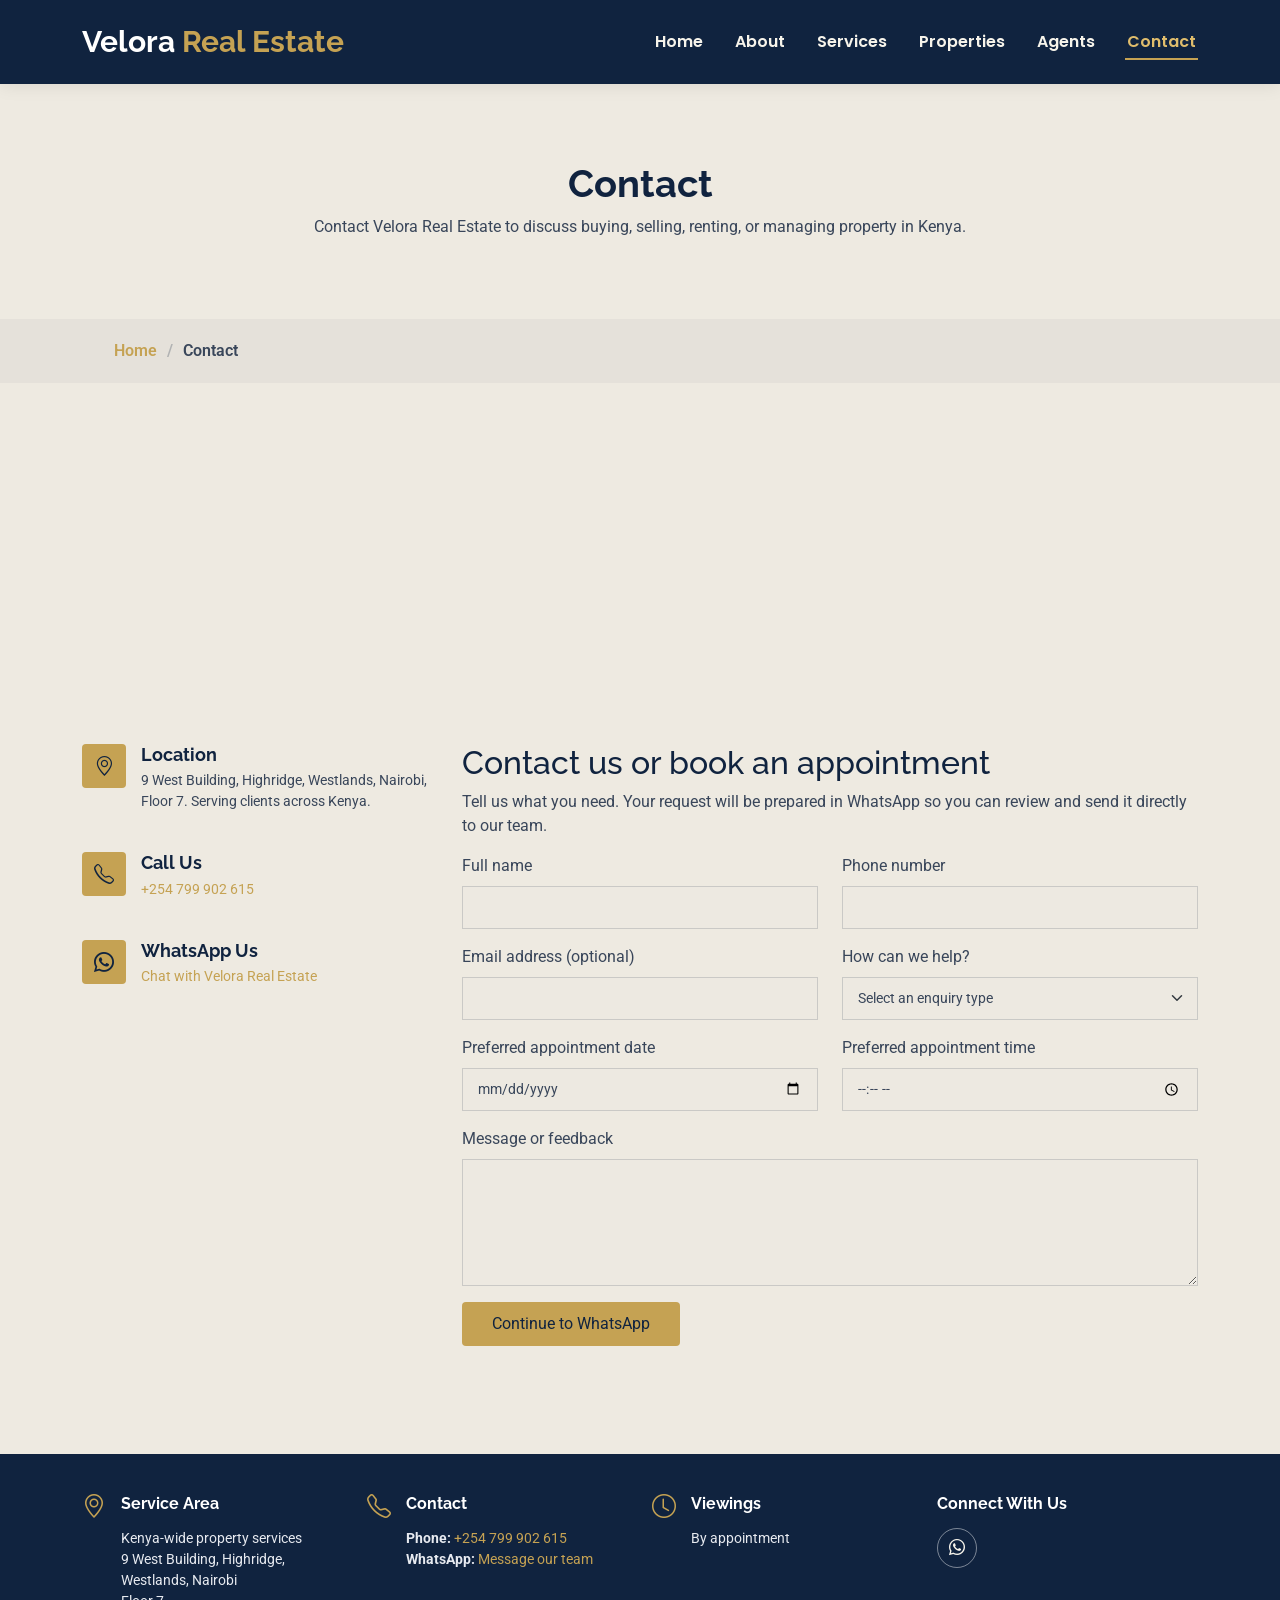
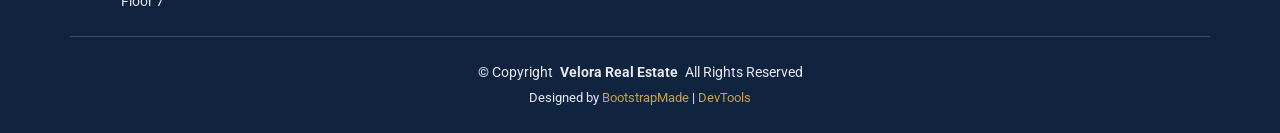
==== EstateAgency/contact.html @ 924a7da2 "initial commit" ====
<!DOCTYPE html>
<html lang="en">

<head>
  <meta charset="utf-8">
  <meta content="width=device-width, initial-scale=1.0" name="viewport">
  <title>Contact - Velora Real Estate</title>
  <meta name="description" content="">
  <meta name="keywords" content="">

  <!-- Favicons -->
  <link href="assets/img/favicon.png" rel="icon">
  <link href="assets/img/apple-touch-icon.png" rel="apple-touch-icon">

  <!-- Fonts -->
  <link href="https://fonts.googleapis.com" rel="preconnect">
  <link href="https://fonts.gstatic.com" rel="preconnect" crossorigin>
  <link href="https://fonts.googleapis.com/css2?family=Roboto:ital,wght@0,100;0,300;0,400;0,500;0,700;0,900;1,100;1,300;1,400;1,500;1,700;1,900&family=Poppins:ital,wght@0,100;0,200;0,300;0,400;0,500;0,600;0,700;0,800;0,900;1,100;1,200;1,300;1,400;1,500;1,600;1,700;1,800;1,900&family=Raleway:ital,wght@0,100;0,200;0,300;0,400;0,500;0,600;0,700;0,800;0,900;1,100;1,200;1,300;1,400;1,500;1,600;1,700;1,800;1,900&display=swap" rel="stylesheet">

  <!-- Vendor CSS Files -->
  <link href="assets/vendor/bootstrap/css/bootstrap.min.css" rel="stylesheet">
  <link href="assets/vendor/bootstrap-icons/bootstrap-icons.css" rel="stylesheet">
  <link href="assets/vendor/aos/aos.css" rel="stylesheet">
  <link href="assets/vendor/swiper/swiper-bundle.min.css" rel="stylesheet">

  <!-- Main CSS File -->
  <link href="assets/css/main.css" rel="stylesheet">

  <!-- =======================================================
  * Template Name: EstateAgency
  * Template URL: https://bootstrapmade.com/real-estate-agency-bootstrap-template/
  * Updated: Apr 08 2026 with Bootstrap v5.3.8
  * Author: BootstrapMade.com
  * License: https://bootstrapmade.com/license/
  ======================================================== -->
</head>

<body class="contact-page">

  <header id="header" class="header d-flex align-items-center fixed-top">
    <div class="container-fluid container-xl position-relative d-flex align-items-center justify-content-between">

      <a href="index.html" class="logo d-flex align-items-center">
        <!-- Uncomment the line below if you also wish to use an image logo -->
        <h1 class="sitename">Velora <span>Real Estate</span></h1>
      </a>

      <nav id="navmenu" class="navmenu">
        <ul>
          <li><a href="index.html">Home</a></li>
          <li><a href="about.html">About</a></li>
          <li><a href="services.html">Services</a></li>
          <li><a href="properties.html">Properties</a></li>
          <li><a href="agents.html">Agents</a></li>
          <li><a href="contact.html" class="active">Contact</a></li>
        </ul>
        <i class="mobile-nav-toggle d-xl-none bi bi-list"></i>
      </nav>

    </div>
  </header>

  <main class="main">

    <!-- Page Title -->
    <div class="page-title" data-aos="fade">
      <div class="heading">
        <div class="container">
          <div class="row d-flex justify-content-center text-center">
            <div class="col-lg-8">
              <h1>Contact</h1>
              <p class="mb-0">Contact Velora Real Estate to discuss buying, selling, renting, or managing property in Kenya.</p>
            </div>
          </div>
        </div>
      </div>
      <nav class="breadcrumbs">
        <div class="container">
          <ol>
            <li><a href="index.html">Home</a></li>
            <li class="current">Contact</li>
          </ol>
        </div>
      </nav>
    </div><!-- End Page Title -->

    <!-- Contact Section -->
    <section id="contact" class="contact section">

      <div class="container" data-aos="fade-up" data-aos-delay="100">

        <div class="mb-4" data-aos="fade-up" data-aos-delay="200">
          <iframe title="Map of 9 West Building, Highridge, Westlands, Nairobi" style="border:0; width: 100%; height: 270px;" src="https://www.google.com/maps?q=9%20West%20Building%2C%20Highridge%2C%20Westlands%2C%20Nairobi%2C%20Kenya&amp;output=embed" frameborder="0" allowfullscreen="" loading="lazy" referrerpolicy="no-referrer-when-downgrade"></iframe>
        </div><!-- End Nairobi map -->

        <div class="row gy-4">

          <div class="col-lg-4">
            <div class="info-item d-flex" data-aos="fade-up" data-aos-delay="300">
              <i class="bi bi-geo-alt flex-shrink-0"></i>
              <div>
                <h3>Location</h3>
                <p>9 West Building, Highridge, Westlands, Nairobi, Floor 7. Serving clients across Kenya.</p>
              </div>
            </div><!-- End Info Item -->

            <div class="info-item d-flex" data-aos="fade-up" data-aos-delay="400">
              <i class="bi bi-telephone flex-shrink-0"></i>
              <div>
                <h3>Call Us</h3>
                <p><a href="tel:+254799902615">+254 799 902 615</a></p>
              </div>
            </div><!-- End Info Item -->

            <div class="info-item d-flex" data-aos="fade-up" data-aos-delay="500">
              <i class="bi bi-whatsapp flex-shrink-0"></i>
              <div>
                <h3>WhatsApp Us</h3>
                <p><a href="https://wa.me/254799902615">Chat with Velora Real Estate</a></p>
              </div>
            </div><!-- End Info Item -->

          </div>

          <div class="col-lg-8" data-aos="fade-up" data-aos-delay="200">
            <h2>Contact us or book an appointment</h2>
            <p>Tell us what you need. Your request will be prepared in WhatsApp so you can review and send it directly to our team.</p>
            <form id="contact-request-form">
              <div class="row gy-3">
                <div class="col-md-6">
                  <label class="form-label" for="contact-name">Full name</label>
                  <input id="contact-name" name="name" type="text" class="form-control" autocomplete="name" required>
                </div>
                <div class="col-md-6">
                  <label class="form-label" for="contact-phone">Phone number</label>
                  <input id="contact-phone" name="phone" type="tel" class="form-control" autocomplete="tel" minlength="7" maxlength="20" title="Enter a phone number between 7 and 20 characters." required>
                </div>
                <div class="col-md-6">
                  <label class="form-label" for="contact-email">Email address (optional)</label>
                  <input id="contact-email" name="email" type="email" class="form-control" autocomplete="email">
                </div>
                <div class="col-md-6">
                  <label class="form-label" for="contact-request-type">How can we help?</label>
                  <select id="contact-request-type" name="requestType" class="form-select" required>
                    <option value="">Select an enquiry type</option>
                    <option value="Property enquiry">Property enquiry</option>
                    <option value="Book an appointment or viewing">Book an appointment or viewing</option>
                    <option value="Feedback">Feedback</option>
                    <option value="Other">Other</option>
                  </select>
                </div>
                <div class="col-md-6">
                  <label class="form-label" for="contact-date">Preferred appointment date</label>
                  <input id="contact-date" name="date" type="date" class="form-control">
                </div>
                <div class="col-md-6">
                  <label class="form-label" for="contact-time">Preferred appointment time</label>
                  <input id="contact-time" name="time" type="time" class="form-control">
                </div>
                <div class="col-12">
                  <label class="form-label" for="contact-message">Message or feedback</label>
                  <textarea id="contact-message" name="message" class="form-control" rows="5" required></textarea>
                </div>
                <div class="col-12">
                  <button type="submit">Continue to WhatsApp</button>
                </div>
              </div>
            </form>
            <div class="d-flex flex-wrap gap-3 mt-4">
              <a class="btn-get-started" href="tel:+254799902615">Call +254 799 902 615</a>
              <a class="btn-get-started" href="https://wa.me/254799902615">Message us on WhatsApp</a>
            </div>
          </div><!-- End Contact Form -->

        </div>

      </div>

    </section><!-- /Contact Section -->

  </main>

  <div class="modal fade" id="contact-request-modal" tabindex="-1" aria-labelledby="contact-request-modal-title" aria-hidden="true">
    <div class="modal-dialog modal-dialog-centered">
      <div class="modal-content">
        <div class="modal-header">
          <h2 class="modal-title fs-5" id="contact-request-modal-title">Your request is ready</h2>
          <button type="button" class="btn-close" data-bs-dismiss="modal" aria-label="Close"></button>
        </div>
        <div class="modal-body">
          <p>Your details have been prepared. Continue to WhatsApp and tap Send to deliver your request to Velora Real Estate. We will not receive it until you send it there.</p>
        </div>
        <div class="modal-footer">
          <button type="button" class="btn btn-secondary" data-bs-dismiss="modal">Close</button>
          <a id="contact-request-whatsapp" class="btn-get-started" href="https://wa.me/254799902615" target="_blank" rel="noopener noreferrer">Open WhatsApp</a>
        </div>
      </div>
    </div>
  </div>

  <footer id="footer" class="footer light-background">

    <div class="container">
      <div class="row gy-3">
        <div class="col-lg-3 col-md-6 d-flex">
          <i class="bi bi-geo-alt icon"></i>
          <div class="address">
            <h4>Service Area</h4>
            <p>Kenya-wide property services</p>
            <p>9 West Building, Highridge, Westlands, Nairobi</p>
            <p>Floor 7</p>
          </div>

        </div>

        <div class="col-lg-3 col-md-6 d-flex">
          <i class="bi bi-telephone icon"></i>
          <div>
            <h4>Contact</h4>
            <p>
              <strong>Phone:</strong> <a href="tel:+254799902615">+254 799 902 615</a><br>
              <strong>WhatsApp:</strong> <a href="https://wa.me/254799902615">Message our team</a><br>
            </p>
          </div>
        </div>

        <div class="col-lg-3 col-md-6 d-flex">
          <i class="bi bi-clock icon"></i>
          <div>
            <h4>Viewings</h4>
            <p>
              <span>By appointment</span>
            </p>
          </div>
        </div>

        <div class="col-lg-3 col-md-6">
          <h4>Connect With Us</h4>
          <div class="social-links d-flex">
            <a href="https://wa.me/254799902615" class="whatsapp" aria-label="Chat with Velora Real Estate on WhatsApp"><i class="bi bi-whatsapp"></i></a>
          </div>
        </div>

      </div>
    </div>

    <div class="container copyright text-center mt-4">
      <p>© <span>Copyright</span> <strong class="px-1 sitename">Velora Real Estate</strong> <span>All Rights Reserved</span></p>
      <div class="credits">
        <!-- All the links in the footer should remain intact. -->
        <!-- You can delete the links only if you've purchased the pro version. -->
        <!-- Licensing information: https://bootstrapmade.com/license/ -->
        <!-- Purchase the pro version with working PHP/AJAX contact form: [buy-url] -->
        Designed by <a href="https://bootstrapmade.com/">BootstrapMade</a> | <a href="https://bootstrapmade.com/tools/">DevTools</a>
      </div>
    </div>

  </footer>

  <!-- Scroll Top -->
  <a href="#" id="scroll-top" class="scroll-top d-flex align-items-center justify-content-center"><i class="bi bi-arrow-up-short"></i></a>

  <!-- Preloader -->
  <div id="preloader"></div>

  <!-- Vendor JS Files -->
  <script src="assets/vendor/bootstrap/js/bootstrap.bundle.min.js"></script>
  <script src="assets/vendor/aos/aos.js"></script>
  <script src="assets/vendor/swiper/swiper-bundle.min.js"></script>
  <script src="assets/vendor/purecounter/purecounter_vanilla.js"></script>

  <!-- Main JS File -->
  <script src="assets/js/main.js"></script>

</body>

</html>
---- EstateAgency/assets/css/main.css ----
/**
* Template Name: EstateAgency
* Template URL: https://bootstrapmade.com/real-estate-agency-bootstrap-template/
* Updated: Aug 09 2024 with Bootstrap v5.3.3
* Author: BootstrapMade.com
* License: https://bootstrapmade.com/license/
*/

/*--------------------------------------------------------------
# Font & Color Variables
# Help: https://bootstrapmade.com/color-system/
--------------------------------------------------------------*/
/* Fonts */
:root {
  --default-font: "Roboto",  system-ui, -apple-system, "Segoe UI", Roboto, "Helvetica Neue", Arial, "Noto Sans", "Liberation Sans", sans-serif, "Apple Color Emoji", "Segoe UI Emoji", "Segoe UI Symbol", "Noto Color Emoji";
  --heading-font: "Raleway",  sans-serif;
  --nav-font: "Poppins",  sans-serif;
}

/* Global Colors - The following color variables are used throughout the website. Updating them here will change the color scheme of the entire website */
:root { 
  --background-color: #eeeae1; /* Background color for the entire website, including individual sections */
  --default-color: #39465a; /* Default color used for the majority of the text content across the entire website */
  --heading-color: #10233f; /* Color for headings, subheadings and title throughout the website */
  --accent-color: #c5a253; /* Accent color that represents your brand on the website. It's used for buttons, links, and other elements that need to stand out */
  --surface-color: #f5f2eb; /* The surface color is used as a background of boxed elements within sections, such as cards, icon boxes, or other elements that require a visual separation from the global background. */
  --contrast-color: #10233f; /* Contrast color for text, ensuring readability against backgrounds of accent, heading, or default colors. */
}

/* Nav Menu Colors - The following color variables are used specifically for the navigation menu. They are separate from the global colors to allow for more customization options */
:root {
  --nav-color: #f7f4eb;  /* The default color of the main navmenu links */
  --nav-hover-color: #e0bd6c; /* Applied to main navmenu links when they are hovered over or active */
  --nav-mobile-background-color: #10233f; /* Used as the background color for mobile navigation menu */
}

/* Color Presets - These classes override global colors when applied to any section or element, providing reuse of the sam color scheme. */

.light-background {
  --background-color: #e6e1d6;
  --surface-color: #f1ede4;
}

.dark-background {
  --background-color: #10233f;
  --default-color: #ffffff;
  --heading-color: #ffffff;
  --surface-color: #193454;
  --contrast-color: #10233f;
}

/* Smooth scroll */
:root {
  scroll-behavior: smooth;
}

/*--------------------------------------------------------------
# General Styling & Shared Classes
--------------------------------------------------------------*/
body {
  color: var(--default-color);
  background-color: var(--background-color);
  font-family: var(--default-font);
}

a {
  color: var(--accent-color);
  text-decoration: none;
  transition: 0.3s;
}

a:hover {
  color: color-mix(in srgb, var(--accent-color), transparent 25%);
  text-decoration: none;
}

h1,
h2,
h3,
h4,
h5,
h6 {
  color: var(--heading-color);
  font-family: var(--heading-font);
}

/*--------------------------------------------------------------
# Global Header
--------------------------------------------------------------*/
.header {
  color: var(--default-color);
  background-color: var(--background-color);
  padding: 15px 0;
  transition: all 0.5s;
  z-index: 997;
  box-shadow: 0px 0 18px rgba(0, 0, 0, 0.1);
}

.header .logo {
  line-height: 1;
}

.header .logo img {
  max-height: 32px;
  margin-right: 8px;
}

.header .logo h1 {
  font-size: 30px;
  margin: 0;
  font-weight: 700;
  color: var(--heading-color);
}

.header .logo h1 span {
  color: var(--accent-color);
}

/*--------------------------------------------------------------
# Navigation Menu
--------------------------------------------------------------*/
/* Desktop Navigation */
@media (min-width: 1200px) {
  .navmenu {
    padding: 0;
  }

  .navmenu ul {
    margin: 0;
    padding: 0;
    display: flex;
    list-style: none;
    align-items: center;
  }

  .navmenu li {
    position: relative;
  }

  .navmenu>ul>li {
    white-space: nowrap;
    padding: 15px 14px;
  }

  .navmenu>ul>li:last-child {
    padding-right: 0;
  }

  .navmenu a,
  .navmenu a:focus {
    color: var(--nav-color);
    font-size: 16px;
    padding: 0 2px;
    font-family: var(--nav-font);
    font-weight: 600;
    display: flex;
    align-items: center;
    justify-content: space-between;
    white-space: nowrap;
    transition: 0.3s;
    position: relative;
  }

  .navmenu a i,
  .navmenu a:focus i {
    font-size: 12px;
    line-height: 0;
    margin-left: 5px;
    transition: 0.3s;
  }

  .navmenu>ul>li>a:before {
    content: "";
    position: absolute;
    width: 100%;
    height: 2px;
    bottom: -6px;
    left: 0;
    background-color: var(--accent-color);
    visibility: hidden;
    width: 0px;
    transition: all 0.3s ease-in-out 0s;
  }

  .navmenu a:hover:before,
  .navmenu li:hover>a:before,
  .navmenu .active:before {
    visibility: visible;
    width: 100%;
  }

  .navmenu li:hover>a,
  .navmenu .active,
  .navmenu .active:focus {
    color: var(--nav-hover-color);
  }

}

/* Mobile Navigation */
@media (max-width: 1199px) {
  .mobile-nav-toggle {
    color: var(--nav-color);
    font-size: 28px;
    line-height: 0;
    margin-right: 10px;
    cursor: pointer;
    transition: color 0.3s;
  }

  .navmenu {
    padding: 0;
    z-index: 9997;
  }

  .navmenu ul {
    display: none;
    list-style: none;
    position: absolute;
    inset: 60px 20px 20px 20px;
    padding: 10px 0;
    margin: 0;
    border-radius: 6px;
    background-color: var(--nav-mobile-background-color);
    border: 1px solid color-mix(in srgb, var(--default-color), transparent 90%);
    box-shadow: none;
    overflow-y: auto;
    transition: 0.3s;
    z-index: 9998;
  }

  .navmenu a,
  .navmenu a:focus {
    color: var(--nav-color);
    padding: 10px 20px;
    font-family: var(--nav-font);
    font-size: 17px;
    font-weight: 500;
    display: flex;
    align-items: center;
    justify-content: space-between;
    white-space: nowrap;
    transition: 0.3s;
  }

  .navmenu a i,
  .navmenu a:focus i {
    font-size: 12px;
    line-height: 0;
    margin-left: 5px;
    width: 30px;
    height: 30px;
    display: flex;
    align-items: center;
    justify-content: center;
    border-radius: 50%;
    transition: 0.3s;
    background-color: color-mix(in srgb, var(--accent-color), transparent 90%);
  }

  .navmenu a i:hover,
  .navmenu a:focus i:hover {
    background-color: var(--accent-color);
    color: var(--contrast-color);
  }

  .navmenu a:hover,
  .navmenu .active,
  .navmenu .active:focus {
    color: var(--nav-hover-color);
  }

  .navmenu .active i,
  .navmenu .active:focus i {
    background-color: var(--accent-color);
    color: var(--contrast-color);
    transform: rotate(180deg);
  }

  .mobile-nav-active {
    overflow: hidden;
  }

  .mobile-nav-active .mobile-nav-toggle {
    color: #fff;
    position: absolute;
    font-size: 32px;
    top: 15px;
    right: 15px;
    margin-right: 0;
    z-index: 9999;
  }

  .mobile-nav-active .navmenu {
    position: fixed;
    overflow: hidden;
    inset: 0;
    background: rgba(33, 37, 41, 0.8);
    transition: 0.3s;
  }

  .mobile-nav-active .navmenu>ul {
    display: block;
  }
}

/*--------------------------------------------------------------
# Global Footer
--------------------------------------------------------------*/
.footer {
  color: var(--default-color);
  background-color: var(--background-color);
  font-size: 14px;
  padding: 40px 0 0 0;
  position: relative;
}

.footer .icon {
  color: var(--accent-color);
  margin-right: 15px;
  font-size: 24px;
  line-height: 0;
}

.footer h4 {
  font-size: 16px;
  font-weight: 700;
  margin-bottom: 15px;
}

.footer .address p {
  margin-bottom: 0px;
}

.footer .social-links a {
  display: flex;
  align-items: center;
  justify-content: center;
  width: 40px;
  height: 40px;
  border-radius: 50%;
  border: 1px solid color-mix(in srgb, var(--default-color), transparent 50%);
  font-size: 16px;
  color: color-mix(in srgb, var(--default-color), transparent 50%);
  margin-right: 10px;
  transition: 0.3s;
}

.footer .social-links a:hover {
  color: var(--accent-color);
  border-color: var(--accent-color);
}

.footer .copyright {
  padding: 25px 0;
  border-top: 1px solid color-mix(in srgb, var(--default-color), transparent 90%);
}

.footer .copyright p {
  margin-bottom: 0;
}

.footer .credits {
  margin-top: 5px;
  font-size: 13px;
}

/*--------------------------------------------------------------
# Preloader
--------------------------------------------------------------*/
#preloader {
  position: fixed;
  inset: 0;
  z-index: 999999;
  overflow: hidden;
  background: var(--background-color);
  transition: all 0.6s ease-out;
}

#preloader:before {
  content: "";
  position: fixed;
  top: calc(50% - 30px);
  left: calc(50% - 30px);
  border: 6px solid #ffffff;
  border-color: var(--accent-color) transparent var(--accent-color) transparent;
  border-radius: 50%;
  width: 60px;
  height: 60px;
  animation: animate-preloader 1.5s linear infinite;
}

@keyframes animate-preloader {
  0% {
    transform: rotate(0deg);
  }

  100% {
    transform: rotate(360deg);
  }
}

/*--------------------------------------------------------------
# Scroll Top Button
--------------------------------------------------------------*/
.scroll-top {
  position: fixed;
  visibility: hidden;
  opacity: 0;
  right: 15px;
  bottom: 15px;
  z-index: 99999;
  background-color: var(--accent-color);
  width: 40px;
  height: 40px;
  border-radius: 4px;
  transition: all 0.4s;
}

.scroll-top i {
  font-size: 24px;
  color: var(--contrast-color);
  line-height: 0;
}

.scroll-top:hover {
  background-color: color-mix(in srgb, var(--accent-color), transparent 20%);
  color: var(--contrast-color);
}

.scroll-top.active {
  visibility: visible;
  opacity: 1;
}

/*--------------------------------------------------------------
# Disable aos animation delay on mobile devices
--------------------------------------------------------------*/
@media screen and (max-width: 768px) {
  [data-aos-delay] {
    transition-delay: 0 !important;
  }
}

/*--------------------------------------------------------------
# Global Page Titles & Breadcrumbs
--------------------------------------------------------------*/
.page-title {
  color: var(--default-color);
  background-color: var(--background-color);
  position: relative;
}

.page-title .heading {
  padding: 160px 0 80px 0;
  border-top: 1px solid color-mix(in srgb, var(--default-color), transparent 90%);
}

.page-title .heading h1 {
  font-size: 38px;
  font-weight: 700;
}

.page-title nav {
  background-color: color-mix(in srgb, var(--default-color), transparent 95%);
  padding: 20px 0;
}

.page-title nav ol {
  display: flex;
  flex-wrap: wrap;
  list-style: none;
  margin: 0;
  font-size: 16px;
  font-weight: 600;
}

.page-title nav ol li+li {
  padding-left: 10px;
}

.page-title nav ol li+li::before {
  content: "/";
  display: inline-block;
  padding-right: 10px;
  color: color-mix(in srgb, var(--default-color), transparent 70%);
}

/*--------------------------------------------------------------
# Global Sections
--------------------------------------------------------------*/
section,
.section {
  color: var(--default-color);
  background-color: var(--background-color);
  padding: 60px 0;
  scroll-margin-top: 90px;
  overflow: clip;
}

@media (max-width: 1199px) {

  section,
  .section {
    scroll-margin-top: 66px;
  }
}

/*--------------------------------------------------------------
# Global Section Titles
--------------------------------------------------------------*/
.section-title {
  text-align: center;
  padding-bottom: 60px;
  position: relative;
}

.section-title h2 {
  font-size: 32px;
  font-weight: 700;
  margin-bottom: 15px;
}

.section-title p {
  margin-bottom: 0;
}

/*--------------------------------------------------------------
# Hero Section
--------------------------------------------------------------*/
.hero {
  padding: 0;
}

.hero .carousel {
  width: 100%;
  min-height: 100vh;
  padding: 0;
  margin: 0;
  background-color: var(--background-color);
  position: relative;
  overflow: hidden;
}

.hero img {
  position: absolute;
  inset: 0;
  display: block;
  width: 100%;
  height: 100%;
  object-fit: cover;
  z-index: 1;
}

.hero .carousel-item {
  position: absolute;
  inset: 0;
  background-size: cover;
  background-position: center;
  background-repeat: no-repeat;
  overflow: hidden;
}

.hero .carousel-item:before {
  content: "";
  background: color-mix(in srgb, var(--background-color), transparent 60%);
  position: absolute;
  inset: 0;
  z-index: 2;
}

.hero .carousel-container {
  position: absolute;
  inset: 90px 100px;
  display: flex;
  justify-content: center;
  align-items: center;
  flex-direction: column;
  z-index: 3;
}

@media (max-width: 575px) {
  .hero .carousel-container {
    inset: 90px 50px;
  }
}

.hero h2 {
  margin-bottom: 30px;
  font-size: 56px;
  font-weight: 900;
  text-transform: uppercase;
}

.hero h2 span {
  color: var(--accent-color);
}

@media (max-width: 768px) {
  .hero h2 {
    font-size: 30px;
  }
}

.hero .btn-get-started {
  color: var(--contrast-color);
  font-family: var(--heading-font);
  font-weight: 600;
  font-size: 18px;
  letter-spacing: 1px;
  text-transform: uppercase;
  display: inline-block;
  padding: 10px 40px;
  border-radius: 50px;
  transition: 0.5s;
  margin: 10px 0;
  align-self: flex-start;
  flex-shrink: 0;
  border: 2px solid var(--accent-color);
}

.hero .btn-get-started:hover {
  background: color-mix(in srgb, var(--accent-color), transparent 20%);
}

.hero .carousel-control-prev,
.hero .carousel-control-next {
  width: 10%;
  transition: 0.3s;
  opacity: 0.5;
  z-index: 3;
}

.hero .carousel-control-prev:focus,
.hero .carousel-control-next:focus {
  opacity: 0.5;
}

.hero .carousel-control-prev:hover,
.hero .carousel-control-next:hover {
  opacity: 0.9;
}

@media (min-width: 1024px) {

  .hero .carousel-control-prev,
  .hero .carousel-control-next {
    width: 5%;
  }
}

.hero .carousel-control-next-icon,
.hero .carousel-control-prev-icon {
  background: none;
  font-size: 32px;
  line-height: 1;
}

.hero .carousel-indicators {
  list-style: none;
}

.hero .carousel-indicators li {
  cursor: pointer;
  opacity: 1;
  height: 6px;
  width: 20px;
  transition: 0.3s;
  padding: 0;
}

.hero .carousel-indicators .active {
  background-color: var(--accent-color);
  width: 40px;
}

/*--------------------------------------------------------------
# Services Section
--------------------------------------------------------------*/
.services .service-item {
  background-color: var(--surface-color);
  box-shadow: 0px 5px 90px 0px rgba(0, 0, 0, 0.1);
  padding: 60px 30px;
  transition: all ease-in-out 0.3s;
  border-radius: 18px;
  border-bottom: 5px solid var(--surface-color);
  height: 100%;
}

.services .service-item .icon {
  color: var(--contrast-color);
  background: var(--accent-color);
  margin: 0;
  width: 64px;
  height: 64px;
  border-radius: 50px;
  display: flex;
  align-items: center;
  justify-content: center;
  margin-bottom: 20px;
  font-size: 28px;
  transition: ease-in-out 0.3s;
}

.services .service-item h3 {
  font-weight: 700;
  margin: 10px 0 15px 0;
  font-size: 22px;
  transition: ease-in-out 0.3s;
}

.services .service-item p {
  line-height: 24px;
  font-size: 14px;
  margin-bottom: 0;
}

@media (min-width: 1365px) {
  .services .service-item:hover {
    transform: translateY(-10px);
    border-color: var(--accent-color);
  }

  .services .service-item:hover h3 {
    color: var(--accent-color);
  }
}

/*--------------------------------------------------------------
# Agents Section
--------------------------------------------------------------*/
.agents .member {
  position: relative;
}

.agents .member .pic {
  overflow: hidden;
  margin-bottom: 50px;
}

.agents .member .member-info {
  background-color: var(--surface-color);
  color: color-mix(in srgb, var(--default-color), transparent 20%);
  box-shadow: 0px 2px 15px rgba(0, 0, 0, 0.1);
  position: absolute;
  bottom: -50px;
  left: 20px;
  right: 20px;
  padding: 20px 15px;
  overflow: hidden;
  transition: 0.5s;
}

.agents .member h4 {
  font-weight: 700;
  margin-bottom: 10px;
  font-size: 16px;
  position: relative;
  padding-bottom: 10px;
}

.agents .member h4::after {
  content: "";
  position: absolute;
  display: block;
  width: 50px;
  height: 1px;
  background: color-mix(in srgb, var(--default-color), transparent 60%);
  bottom: 0;
  left: 0;
}

.agents .member span {
  font-style: italic;
  display: block;
  font-size: 13px;
}

.agents .member .social {
  position: absolute;
  right: 15px;
  bottom: 15px;
}

.agents .member .social a {
  transition: color 0.3s;
  color: color-mix(in srgb, var(--default-color), transparent 70%);
}

.agents .member .social a:hover {
  color: var(--accent-color);
}

.agents .member .social i {
  font-size: 16px;
  margin: 0 2px;
}

/*--------------------------------------------------------------
# Testimonials Section
--------------------------------------------------------------*/
.testimonials .testimonial-item {
  background-color: var(--surface-color);
  box-shadow: 0px 0 20px rgba(0, 0, 0, 0.1);
  box-sizing: content-box;
  padding: 30px;
  margin: 40px 30px;
  min-height: 320px;
  display: flex;
  flex-direction: column;
  text-align: center;
  transition: 0.3s;
}

.testimonials .testimonial-item .stars {
  margin-bottom: 15px;
}

.testimonials .testimonial-item .stars i {
  color: #ffc107;
  margin: 0 1px;
}

.testimonials .testimonial-item .testimonial-img {
  width: 90px;
  border-radius: 50%;
  border: 4px solid var(--background-color);
  margin: 0 auto;
}

.testimonials .testimonial-item h3 {
  font-size: 18px;
  font-weight: bold;
  margin: 10px 0 5px 0;
}

.testimonials .testimonial-item h4 {
  font-size: 14px;
  color: color-mix(in srgb, var(--default-color), transparent 40%);
  margin: 0;
}

.testimonials .testimonial-item p {
  font-style: italic;
  margin: 0 auto 15px auto;
}

.testimonials .swiper-wrapper {
  height: auto;
}

.testimonials .swiper-pagination {
  margin-top: 20px;
  position: relative;
}

.testimonials .swiper-pagination .swiper-pagination-bullet {
  width: 12px;
  height: 12px;
  background-color: color-mix(in srgb, var(--default-color), transparent 85%);
  opacity: 1;
}

.testimonials .swiper-pagination .swiper-pagination-bullet-active {
  background-color: var(--accent-color);
}

.testimonials .swiper-slide {
  opacity: 0.3;
}

@media (max-width: 1199px) {
  .testimonials .swiper-slide-active {
    opacity: 1;
  }

  .testimonials .swiper-pagination {
    margin-top: 0;
  }

  .testimonials .testimonial-item {
    margin: 40px 20px;
  }
}

@media (min-width: 1200px) {
  .testimonials .swiper-slide-next {
    opacity: 1;
    transform: scale(1.12);
  }
}

/*--------------------------------------------------------------
# About Section
--------------------------------------------------------------*/
.about .content .who-we-are {
  text-transform: uppercase;
  margin-bottom: 15px;
  color: color-mix(in srgb, var(--default-color), transparent 40%);
}

.about .content h3 {
  font-size: 2rem;
  font-weight: 700;
}

.about .content ul {
  list-style: none;
  padding: 0;
}

.about .content ul li {
  padding-bottom: 10px;
}

.about .content ul i {
  font-size: 1.25rem;
  margin-right: 4px;
  color: var(--accent-color);
}

.about .content p:last-child {
  margin-bottom: 0;
}

.about .content .read-more {
  background: var(--accent-color);
  color: var(--contrast-color);
  font-family: var(--heading-font);
  font-weight: 500;
  font-size: 16px;
  letter-spacing: 1px;
  padding: 12px 24px;
  border-radius: 5px;
  transition: 0.3s;
  display: inline-flex;
  align-items: center;
  justify-content: center;
}

.about .content .read-more i {
  font-size: 18px;
  margin-left: 5px;
  line-height: 0;
  transition: 0.3s;
}

.about .content .read-more:hover {
  background: color-mix(in srgb, var(--accent-color), transparent 20%);
  padding-right: 19px;
}

.about .content .read-more:hover i {
  margin-left: 10px;
}

.about .about-images img {
  border-radius: 10px;
}

/*--------------------------------------------------------------
# Stats Section
--------------------------------------------------------------*/
.stats .stats-item {
  background-color: var(--surface-color);
  box-shadow: 0px 0 30px rgba(0, 0, 0, 0.1);
  padding: 30px;
}

.stats .stats-item i {
  color: var(--accent-color);
  font-size: 42px;
  line-height: 0;
  margin-right: 20px;
}

.stats .stats-item span {
  color: var(--heading-color);
  font-size: 36px;
  display: block;
  font-weight: 600;
}

.stats .stats-item p {
  padding: 0;
  margin: 0;
  font-family: var(--heading-font);
  font-size: 16px;
}

/*--------------------------------------------------------------
# Features Section
--------------------------------------------------------------*/
.features .features-image {
  position: relative;
  min-height: 400px;
}

.features .features-image img {
  position: absolute;
  inset: 0;
  display: block;
  width: 100%;
  height: 100%;
  object-fit: cover;
  z-index: 1;
}

.features h3 {
  font-size: 28px;
  font-weight: 700;
  margin-bottom: 20px;
  padding-bottom: 20px;
  position: relative;
}

.features h3:after {
  content: "";
  background: var(--accent-color);
  position: absolute;
  display: block;
  width: 50px;
  height: 3px;
  left: 0;
  bottom: 0;
}

.features .icon-box {
  margin-top: 50px;
}

.features .icon-box i {
  color: var(--accent-color);
  background-color: var(--surface-color);
  display: flex;
  align-items: center;
  justify-content: center;
  margin-right: 25px;
  font-size: 28px;
  width: 56px;
  height: 56px;
  border-radius: 4px;
  line-height: 0;
  box-shadow: 0px 2px 30px rgba(0, 0, 0, 0.1);
  transition: 0.3s;
}

.features .icon-box:hover i {
  background-color: var(--accent-color);
  color: var(--contrast-color);
}

.features .icon-box h4 {
  font-weight: 700;
  margin-bottom: 10px;
  font-size: 18px;
}

.features .icon-box h4 a {
  color: var(--heading-color);
  transition: 0.3s;
}

.features .icon-box h4 a:hover {
  color: var(--accent-color);
}

.features .icon-box p {
  line-height: 24px;
  font-size: 14px;
  margin-bottom: 0;
}

/*--------------------------------------------------------------
# Service Details Section
--------------------------------------------------------------*/
.service-details .service-box {
  background-color: var(--surface-color);
  padding: 20px;
  box-shadow: 0px 2px 20px rgba(0, 0, 0, 0.1);
}

.service-details .service-box+.service-box {
  margin-top: 30px;
}

.service-details .service-box h4 {
  font-size: 20px;
  font-weight: 700;
  border-bottom: 2px solid color-mix(in srgb, var(--default-color), transparent 92%);
  padding-bottom: 15px;
  margin-bottom: 15px;
}

.service-details .services-list {
  background-color: var(--surface-color);
}

.service-details .services-list a {
  color: color-mix(in srgb, var(--default-color), transparent 20%);
  background-color: color-mix(in srgb, var(--default-color), transparent 96%);
  display: flex;
  align-items: center;
  padding: 12px 15px;
  margin-top: 15px;
  transition: 0.3s;
}

.service-details .services-list a:first-child {
  margin-top: 0;
}

.service-details .services-list a i {
  font-size: 16px;
  margin-right: 8px;
  color: var(--accent-color);
}

.service-details .services-list a.active {
  color: var(--contrast-color);
  background-color: var(--accent-color);
}

.service-details .services-list a.active i {
  color: var(--contrast-color);
}

.service-details .services-list a:hover {
  background-color: color-mix(in srgb, var(--accent-color), transparent 95%);
  color: var(--accent-color);
}

.service-details .download-catalog a {
  color: var(--default-color);
  display: flex;
  align-items: center;
  padding: 10px 0;
  transition: 0.3s;
  border-top: 1px solid color-mix(in srgb, var(--default-color), transparent 90%);
}

.service-details .download-catalog a:first-child {
  border-top: 0;
  padding-top: 0;
}

.service-details .download-catalog a:last-child {
  padding-bottom: 0;
}

.service-details .download-catalog a i {
  font-size: 24px;
  margin-right: 8px;
  color: var(--accent-color);
}

.service-details .download-catalog a:hover {
  color: var(--accent-color);
}

.service-details .help-box {
  background-color: var(--accent-color);
  color: var(--contrast-color);
  margin-top: 30px;
  padding: 30px 15px;
}

.service-details .help-box .help-icon {
  font-size: 48px;
}

.service-details .help-box h4,
.service-details .help-box a {
  color: var(--contrast-color);
}

.service-details .services-img {
  margin-bottom: 20px;
}

.service-details h3 {
  font-size: 26px;
  font-weight: 700;
}

.service-details p {
  font-size: 15px;
}

.service-details ul {
  list-style: none;
  padding: 0;
  font-size: 15px;
}

.service-details ul li {
  padding: 5px 0;
  display: flex;
  align-items: center;
}

.service-details ul i {
  font-size: 20px;
  margin-right: 8px;
  color: var(--accent-color);
}

/*--------------------------------------------------------------
# Contact Section
--------------------------------------------------------------*/
.contact .info-item+.info-item {
  margin-top: 40px;
}

.contact .info-item i {
  color: var(--contrast-color);
  background: var(--accent-color);
  font-size: 20px;
  width: 44px;
  height: 44px;
  display: flex;
  justify-content: center;
  align-items: center;
  border-radius: 4px;
  transition: all 0.3s ease-in-out;
  margin-right: 15px;
}

.contact .info-item h3 {
  padding: 0;
  font-size: 18px;
  font-weight: 700;
  margin-bottom: 5px;
}

.contact .info-item p {
  padding: 0;
  margin-bottom: 0;
  font-size: 14px;
}

.contact #contact-request-form {
  height: 100%;
}

.contact #contact-request-form input[type=text],
.contact #contact-request-form input[type=email],
.contact #contact-request-form input[type=tel],
.contact #contact-request-form input[type=date],
.contact #contact-request-form input[type=time],
.contact #contact-request-form select,
.contact #contact-request-form textarea {
  font-size: 14px;
  padding: 10px 15px;
  box-shadow: none;
  border-radius: 0;
  color: var(--default-color);
  background-color: color-mix(in srgb, var(--background-color), transparent 50%);
  border-color: color-mix(in srgb, var(--default-color), transparent 80%);
}

.contact #contact-request-form input[type=text]:focus,
.contact #contact-request-form input[type=email]:focus,
.contact #contact-request-form input[type=tel]:focus,
.contact #contact-request-form input[type=date]:focus,
.contact #contact-request-form input[type=time]:focus,
.contact #contact-request-form select:focus,
.contact #contact-request-form textarea:focus {
  border-color: var(--accent-color);
}

.contact #contact-request-form input[type=text]::placeholder,
.contact #contact-request-form input[type=email]::placeholder,
.contact #contact-request-form input[type=tel]::placeholder,
.contact #contact-request-form textarea::placeholder {
  color: color-mix(in srgb, var(--default-color), transparent 70%);
}

.contact #contact-request-form button[type=submit] {
  color: var(--contrast-color);
  background: var(--accent-color);
  border: 0;
  padding: 10px 30px;
  transition: 0.4s;
  border-radius: 4px;
}

.contact #contact-request-form button[type=submit]:hover {
  background: color-mix(in srgb, var(--accent-color), transparent 20%);
}

/*--------------------------------------------------------------
# Real Estate Section
--------------------------------------------------------------*/
.real-estate .card {
  background-color: var(--background-color);
  color: var(--default-color);
  border: none;
  position: relative;
  border-radius: 0px;
  overflow: hidden;
  min-height: 500px;
}

.real-estate .card:before {
  content: "";
  position: absolute;
  inset: 0;
  background: transparent;
  z-index: 2;
}

.real-estate .card img {
  position: absolute;
  inset: 0;
  display: block;
  width: 100%;
  height: 100%;
  object-fit: cover;
  z-index: 1;
}

.real-estate .card .card-body {
  position: absolute;
  bottom: 0;
  left: 0;
  right: 0;
  z-index: 3;
  padding: 30px;
  background: rgba(255, 255, 255, 0.94);
}

.real-estate .card .card-body .sale-rent {
  display: inline-block;
  font-size: 15px;
  font-weight: 500;
  color: var(--default-color);
  padding: 4px 20px;
  border: 1px solid var(--accent-color);
  background: rgba(255, 255, 255, 0.92);
  border-radius: 50px;
  margin-bottom: 10px;
}

.real-estate .card .card-body h3 {
  font-weight: 700;
  font-size: 20px;
  margin-bottom: 0px;
  padding-left: 10px;
  border-left: 3px solid var(--accent-color);
}

.real-estate .card .card-body h3 a {
  color: var(--default-color);
}

.real-estate .card .card-body .card-content {
  background-color: var(--accent-color);
  color: var(--contrast-color);
  height: 80px;
  visibility: hidden;
  opacity: 0;
  margin-top: 10px;
  margin-bottom: -80px;
  margin-left: -30px;
  margin-right: -30px;
  transition: 0.3s;
  padding: 0 10px;
}

.real-estate .card .card-body .card-content .propery-info {
  font-weight: 500;
}

.real-estate .card:hover .card-content {
  margin-bottom: -30px;
  visibility: visible;
  opacity: 1;
}

/*--------------------------------------------------------------
# Real Estate 2 Section
--------------------------------------------------------------*/
.real-estate-2 .portfolio-details-slider img {
  width: 100%;
}

.real-estate-2 .swiper-wrapper {
  height: auto;
}

.real-estate-2 .swiper-button-prev,
.real-estate-2 .swiper-button-next {
  width: 48px;
  height: 48px;
}

.real-estate-2 .swiper-button-prev:after,
.real-estate-2 .swiper-button-next:after {
  color: rgba(255, 255, 255, 0.8);
  background-color: rgba(0, 0, 0, 0.15);
  font-size: 24px;
  border-radius: 50%;
  width: 48px;
  height: 48px;
  display: flex;
  align-items: center;
  justify-content: center;
  transition: 0.3s;
}

.real-estate-2 .swiper-button-prev:hover:after,
.real-estate-2 .swiper-button-next:hover:after {
  background-color: rgba(0, 0, 0, 0.3);
}

@media (max-width: 575px) {

  .real-estate-2 .swiper-button-prev,
  .real-estate-2 .swiper-button-next {
    display: none;
  }
}

.real-estate-2 .swiper-pagination {
  margin-top: 20px;
  position: relative;
}

.real-estate-2 .swiper-pagination .swiper-pagination-bullet {
  width: 10px;
  height: 10px;
  background-color: color-mix(in srgb, var(--default-color), transparent 85%);
  opacity: 1;
}

.real-estate-2 .swiper-pagination .swiper-pagination-bullet-active {
  background-color: var(--accent-color);
}

.real-estate-2 .portfolio-info h3 {
  font-size: 22px;
  font-weight: 700;
  margin-bottom: 20px;
  padding-bottom: 20px;
  position: relative;
}

.real-estate-2 .portfolio-info h3:after {
  content: "";
  position: absolute;
  display: block;
  width: 50px;
  height: 3px;
  background: var(--accent-color);
  left: 0;
  bottom: 0;
}

.real-estate-2 .portfolio-info ul {
  list-style: none;
  padding: 0;
  font-size: 15px;
}

.real-estate-2 .portfolio-info ul li {
  display: flex;
  flex-direction: column;
  padding-bottom: 15px;
}

.real-estate-2 .portfolio-info ul strong {
  text-transform: uppercase;
  font-weight: 400;
  color: color-mix(in srgb, var(--default-color), transparent 50%);
  font-size: 14px;
}

.real-estate-2 .portfolio-info .btn-visit {
  padding: 8px 40px;
  background: var(--accent-color);
  color: var(--contrast-color);
  border-radius: 50px;
  transition: 0.3s;
}

.real-estate-2 .portfolio-info .btn-visit:hover {
  background: color-mix(in srgb, var(--accent-color), transparent 20%);
}

.real-estate-2 .portfolio-description h2 {
  font-size: 26px;
  font-weight: 700;
  margin-bottom: 20px;
}

.real-estate-2 .portfolio-description p {
  padding: 0;
}

.real-estate-2 .portfolio-description .testimonial-item {
  padding: 30px 30px 0 30px;
  position: relative;
  background: color-mix(in srgb, var(--default-color), transparent 97%);
  margin-bottom: 50px;
}

.real-estate-2 .portfolio-description .testimonial-item .testimonial-img {
  width: 90px;
  border-radius: 50px;
  border: 6px solid var(--background-color);
  float: left;
  margin: 0 10px 0 0;
}

.real-estate-2 .portfolio-description .testimonial-item h3 {
  font-size: 18px;
  font-weight: bold;
  margin: 15px 0 5px 0;
  padding-top: 20px;
}

.real-estate-2 .portfolio-description .testimonial-item h4 {
  font-size: 14px;
  color: #6c757d;
  margin: 0;
}

.real-estate-2 .portfolio-description .testimonial-item .quote-icon-left,
.real-estate-2 .portfolio-description .testimonial-item .quote-icon-right {
  color: color-mix(in srgb, var(--accent-color), transparent 50%);
  font-size: 26px;
  line-height: 0;
}

.real-estate-2 .portfolio-description .testimonial-item .quote-icon-left {
  display: inline-block;
  left: -5px;
  position: relative;
}

.real-estate-2 .portfolio-description .testimonial-item .quote-icon-right {
  display: inline-block;
  right: -5px;
  position: relative;
  top: 10px;
  transform: scale(-1, -1);
}

.real-estate-2 .portfolio-description .testimonial-item p {
  font-style: italic;
  margin: 0 0 15px 0 0 0;
  padding: 0;
}

.real-estate-2 .nav-pills {
  border-bottom: 1px solid color-mix(in srgb, var(--default-color), transparent 85%);
}

.real-estate-2 .nav-pills li+li {
  margin-left: 40px;
}

.real-estate-2 .nav-link {
  background: none;
  font-size: 18px;
  font-weight: 400;
  color: var(--default-color);
  padding: 12px 0;
  margin-bottom: -2px;
  border-radius: 0;
}

.real-estate-2 .nav-link.active {
  color: var(--accent-color);
  background: none;
  border-bottom: 3px solid var(--accent-color);
}

@media (max-width: 575px) {
  .real-estate-2 .nav-link {
    font-size: 16px;
  }
}

.real-estate-2 .tab-content h4 {
  font-size: 18px;
  margin: 0;
  font-weight: 700;
  color: var(--default-color);
}

.real-estate-2 .tab-content i {
  font-size: 22px;
  line-height: 0;
  margin-right: 8px;
  color: var(--accent-color);
}

/*--------------------------------------------------------------
# Starter Section Section
--------------------------------------------------------------*/
.starter-section {
  /* Add your styles here */
}

/* Velora Real Estate navy and gold brand palette */
.header {
  --background-color: #10233f;
  --default-color: #f7f4eb;
  --heading-color: #ffffff;
  --nav-color: #f7f4eb;
  --nav-hover-color: #e0bd6c;
  --nav-mobile-background-color: #10233f;
  background-color: #10233f;
}

.header .logo h1 {
  color: #ffffff;
}

.header .mobile-nav-toggle {
  color: #f7f4eb;
}

.hero .btn-get-started {
  color: #10233f;
  background-color: #c5a253;
}

.hero .btn-get-started:hover {
  color: #10233f;
  background-color: #e0bd6c;
}

.footer {
  --background-color: #10233f;
  --default-color: #e7eaf0;
  --heading-color: #ffffff;
  --surface-color: #193454;
  --contrast-color: #10233f;
  background-color: #10233f;
}

.footer .copyright {
  border-color: rgba(255, 255, 255, 0.18);
}

.footer .social-links a {
  border-color: rgba(255, 255, 255, 0.45);
  color: #f7f4eb;
}

.footer .social-links a:hover {
  color: #e0bd6c;
  border-color: #e0bd6c;
}
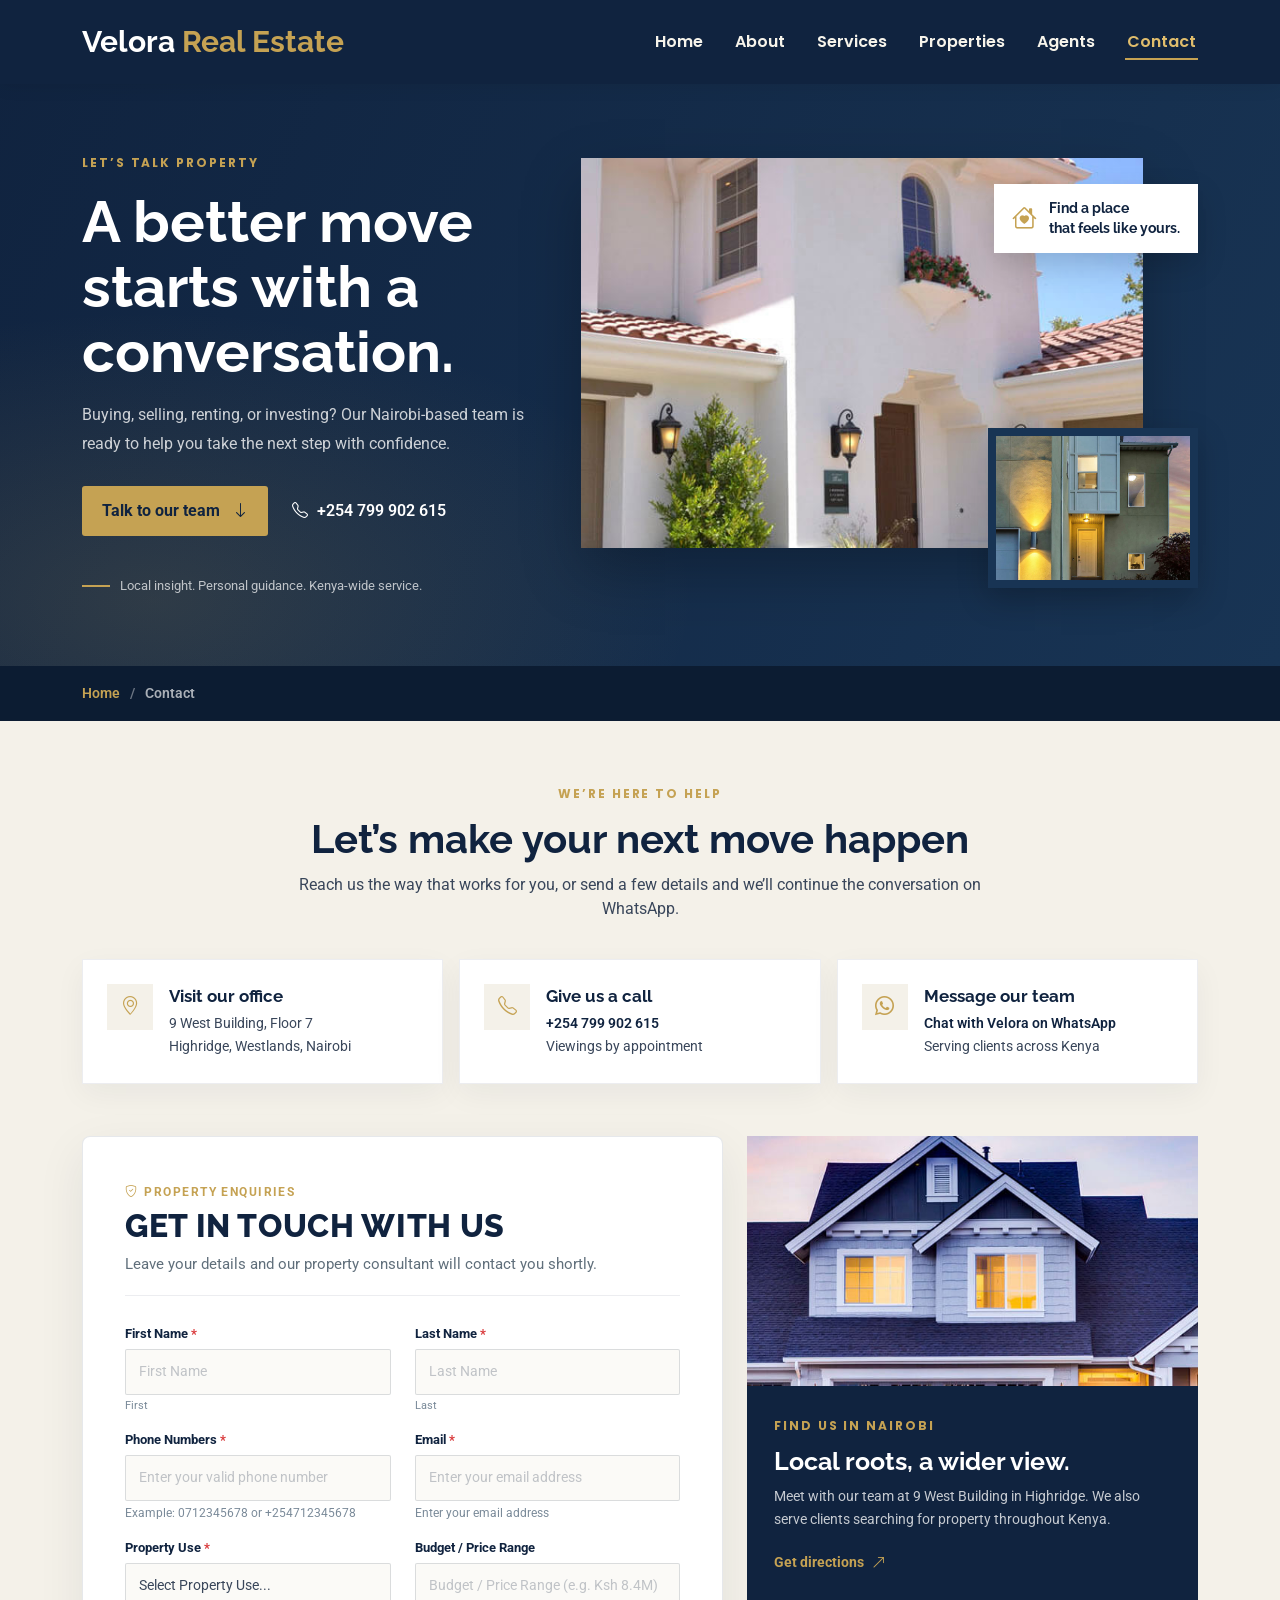
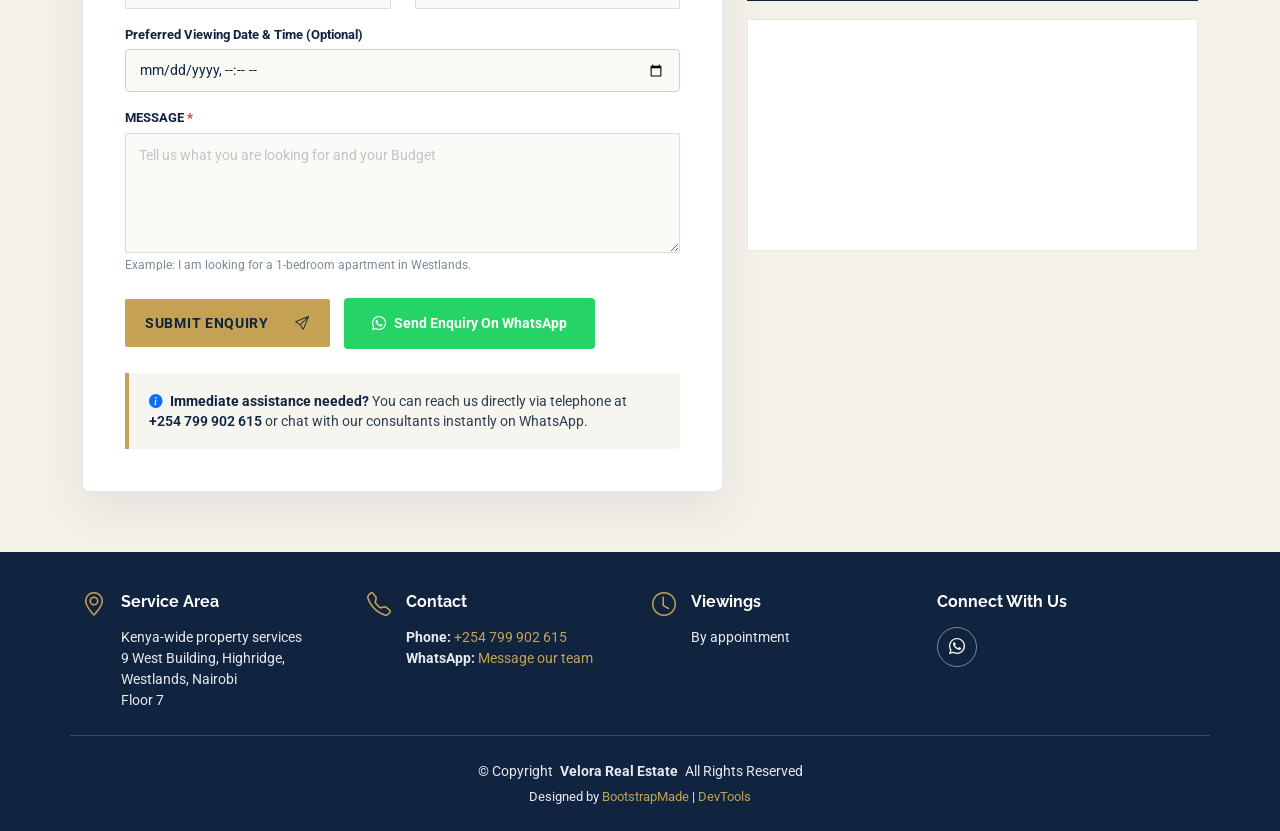
==== commit 18e04acf: "second commit" ====
--- a/EstateAgency/contact.html
+++ b/EstateAgency/contact.html
@@ -62,121 +62,202 @@
 
   <main class="main">
 
-    <!-- Page Title -->
-    <div class="page-title" data-aos="fade">
-      <div class="heading">
-        <div class="container">
-          <div class="row d-flex justify-content-center text-center">
-            <div class="col-lg-8">
-              <h1>Contact</h1>
-              <p class="mb-0">Contact Velora Real Estate to discuss buying, selling, renting, or managing property in Kenya.</p>
-            </div>
-          </div>
-        </div>
-      </div>
-      <nav class="breadcrumbs">
-        <div class="container">
-          <ol>
-            <li><a href="index.html">Home</a></li>
-            <li class="current">Contact</li>
-          </ol>
-        </div>
-      </nav>
-    </div><!-- End Page Title -->
-
-    <!-- Contact Section -->
-    <section id="contact" class="contact section">
-
-      <div class="container" data-aos="fade-up" data-aos-delay="100">
-
-        <div class="mb-4" data-aos="fade-up" data-aos-delay="200">
-          <iframe title="Map of 9 West Building, Highridge, Westlands, Nairobi" style="border:0; width: 100%; height: 270px;" src="https://www.google.com/maps?q=9%20West%20Building%2C%20Highridge%2C%20Westlands%2C%20Nairobi%2C%20Kenya&amp;output=embed" frameborder="0" allowfullscreen="" loading="lazy" referrerpolicy="no-referrer-when-downgrade"></iframe>
-        </div><!-- End Nairobi map -->
-
-        <div class="row gy-4">
-
+    <section class="contact-hero">
+      <div class="container">
+        <div class="row align-items-center gy-5">
+          <div class="col-lg-5" data-aos="fade-up">
+            <span class="contact-eyebrow">Let’s talk property</span>
+            <h1>A better move starts with a conversation.</h1>
+            <p>Buying, selling, renting, or investing? Our Nairobi-based team is ready to help you take the next step with confidence.</p>
+            <div class="contact-hero-actions">
+              <a class="contact-primary-link" href="#contact-enquiry">Talk to our team <i class="bi bi-arrow-down" aria-hidden="true"></i></a>
+              <a class="contact-secondary-link" href="tel:+254799902615"><i class="bi bi-telephone" aria-hidden="true"></i> +254 799 902 615</a>
+            </div>
+            <div class="contact-hero-caption">
+              <span class="contact-caption-mark"></span>
+              <span>Local insight. Personal guidance. Kenya-wide service.</span>
+            </div>
+          </div>
+          <div class="col-lg-7" data-aos="fade-up" data-aos-delay="150">
+            <div class="contact-hero-gallery">
+              <img class="contact-hero-image-main" src="assets/img/properties/property-3.jpg" alt="Contemporary home available through Velora Real Estate">
+              <img class="contact-hero-image-detail" src="assets/img/properties/property-1.jpg" alt="Modern home exterior at dusk">
+              <div class="contact-image-note">
+                <i class="bi bi-house-heart" aria-hidden="true"></i>
+                <span>Find a place<br>that feels like yours.</span>
+              </div>
+            </div>
+          </div>
+        </div>
+      </div>
+    </section>
+
+    <nav class="breadcrumbs contact-breadcrumbs" aria-label="Breadcrumb">
+      <div class="container">
+        <ol>
+          <li><a href="index.html">Home</a></li>
+          <li class="current">Contact</li>
+        </ol>
+      </div>
+    </nav>
+
+    <section id="contact" class="contact section contact-redesign">
+      <div class="container">
+        <div class="contact-section-heading" data-aos="fade-up">
+          <span class="contact-eyebrow">We’re here to help</span>
+          <h2>Let’s make your next move happen</h2>
+          <p>Reach us the way that works for you, or send a few details and we’ll continue the conversation on WhatsApp.</p>
+        </div>
+
+        <div class="row g-3 contact-channel-grid" data-aos="fade-up" data-aos-delay="100">
           <div class="col-lg-4">
-            <div class="info-item d-flex" data-aos="fade-up" data-aos-delay="300">
-              <i class="bi bi-geo-alt flex-shrink-0"></i>
+            <article class="contact-channel-card">
+              <span class="contact-channel-icon"><i class="bi bi-geo-alt" aria-hidden="true"></i></span>
               <div>
-                <h3>Location</h3>
-                <p>9 West Building, Highridge, Westlands, Nairobi, Floor 7. Serving clients across Kenya.</p>
-              </div>
-            </div><!-- End Info Item -->
-
-            <div class="info-item d-flex" data-aos="fade-up" data-aos-delay="400">
-              <i class="bi bi-telephone flex-shrink-0"></i>
+                <h3>Visit our office</h3>
+                <p>9 West Building, Floor 7<br>Highridge, Westlands, Nairobi</p>
+              </div>
+            </article>
+          </div>
+          <div class="col-lg-4">
+            <article class="contact-channel-card">
+              <span class="contact-channel-icon"><i class="bi bi-telephone" aria-hidden="true"></i></span>
               <div>
-                <h3>Call Us</h3>
-                <p><a href="tel:+254799902615">+254 799 902 615</a></p>
-              </div>
-            </div><!-- End Info Item -->
-
-            <div class="info-item d-flex" data-aos="fade-up" data-aos-delay="500">
-              <i class="bi bi-whatsapp flex-shrink-0"></i>
+                <h3>Give us a call</h3>
+                <p><a href="tel:+254799902615">+254 799 902 615</a><br>Viewings by appointment</p>
+              </div>
+            </article>
+          </div>
+          <div class="col-lg-4">
+            <article class="contact-channel-card">
+              <span class="contact-channel-icon"><i class="bi bi-whatsapp" aria-hidden="true"></i></span>
               <div>
-                <h3>WhatsApp Us</h3>
-                <p><a href="https://wa.me/254799902615">Chat with Velora Real Estate</a></p>
-              </div>
-            </div><!-- End Info Item -->
-
-          </div>
-
-          <div class="col-lg-8" data-aos="fade-up" data-aos-delay="200">
-            <h2>Contact us or book an appointment</h2>
-            <p>Tell us what you need. Your request will be prepared in WhatsApp so you can review and send it directly to our team.</p>
-            <form id="contact-request-form">
-              <div class="row gy-3">
-                <div class="col-md-6">
-                  <label class="form-label" for="contact-name">Full name</label>
-                  <input id="contact-name" name="name" type="text" class="form-control" autocomplete="name" required>
+                <h3>Message our team</h3>
+                <p><a href="https://wa.me/254799902615">Chat with Velora on WhatsApp</a><br>Serving clients across Kenya</p>
+              </div>
+            </article>
+          </div>
+        </div>
+
+        <div class="row gy-4 contact-content-row" id="contact-enquiry">
+          <div class="col-lg-7" data-aos="fade-up">
+            <div class="realty-form-wrapper">
+              <div class="realty-form-header">
+                <span class="realty-badge"><i class="bi bi-shield-check"></i> Property Enquiries</span>
+                <h2 class="realty-title">GET IN TOUCH WITH US</h2>
+                <p class="realty-description">Leave your details and our property consultant will contact you shortly.</p>
+              </div>
+
+              <form id="contact-request-form" class="realty-inquiry-form">
+                <div class="row gy-3">
+                  <!-- Name: First and Last -->
+                  <div class="col-md-6">
+                    <label class="form-label" for="contact-first-name">First Name <span class="required-star">*</span></label>
+                    <input id="contact-first-name" name="firstName" type="text" class="form-control" placeholder="First Name" autocomplete="given-name" required>
+                    <span class="field-sublabel">First</span>
+                  </div>
+                  <div class="col-md-6">
+                    <label class="form-label" for="contact-last-name">Last Name <span class="required-star">*</span></label>
+                    <input id="contact-last-name" name="lastName" type="text" class="form-control" placeholder="Last Name" autocomplete="family-name" required>
+                    <span class="field-sublabel">Last</span>
+                  </div>
+
+                  <!-- Phone Number -->
+                  <div class="col-md-6">
+                    <label class="form-label" for="contact-phone">Phone Numbers <span class="required-star">*</span></label>
+                    <input id="contact-phone" name="phone" type="tel" class="form-control" placeholder="Enter your valid phone number" autocomplete="tel" minlength="7" maxlength="20" required>
+                    <div class="field-helper">Example: 0712345678 or +254712345678</div>
+                  </div>
+
+                  <!-- Email -->
+                  <div class="col-md-6">
+                    <label class="form-label" for="contact-email">Email <span class="required-star">*</span></label>
+                    <input id="contact-email" name="email" type="email" class="form-control" placeholder="Enter your email address" autocomplete="email" required>
+                    <div class="field-helper">Enter your email address</div>
+                  </div>
+
+                  <!-- Property Use -->
+                  <div class="col-md-6">
+                    <label class="form-label" for="contact-property-use">Property Use <span class="required-star">*</span></label>
+                    <select id="contact-property-use" name="use" class="form-select" required>
+                      <option value="" disabled selected>Select Property Use...</option>
+                      <option value="Buying to live">Buying to live</option>
+                      <option value="Buying for investment">Buying for investment</option>
+                      <option value="Rental enquiry">Rental enquiry</option>
+                      <option value="Diaspora purchase">Diaspora purchase</option>
+                      <option value="Selling a property">Selling a property</option>
+                      <option value="Schedule a property tour / viewing">Schedule a property tour / viewing</option>
+                    </select>
+                  </div>
+
+                  <!-- Budget / Price Range -->
+                  <div class="col-md-6">
+                    <label class="form-label" for="contact-budget">Budget / Price Range</label>
+                    <input id="contact-budget" name="budget" type="text" class="form-control" placeholder="Budget / Price Range (e.g. Ksh 8.4M)">
+                  </div>
+
+                  <!-- Preferred Viewing Date & Time -->
+                  <div class="col-12">
+                    <label class="form-label" for="contact-datetime">Preferred Viewing Date &amp; Time <span>(Optional)</span></label>
+                    <input id="contact-datetime" name="date" type="datetime-local" class="form-control">
+                  </div>
+
+                  <!-- Message -->
+                  <div class="col-12">
+                    <label class="form-label" for="contact-message">MESSAGE <span class="required-star">*</span></label>
+                    <textarea id="contact-message" name="message" class="form-control" rows="4" placeholder="Tell us what you are looking for and your Budget" required></textarea>
+                    <div class="field-helper">Example: I am looking for a 1-bedroom apartment in Westlands.</div>
+                  </div>
+
+                  <!-- Buttons -->
+                  <div class="col-12 mt-4">
+                    <div class="realty-buttons-group">
+                      <button type="submit" id="btn-submit-enquiry" class="btn-realty-submit">
+                        <span>Submit Enquiry</span>
+                        <i class="bi bi-send ms-2" aria-hidden="true"></i>
+                      </button>
+                      <button type="button" id="btn-whatsapp-enquiry" class="btn-realty-whatsapp">
+                        <i class="bi bi-whatsapp me-2" aria-hidden="true"></i>
+                        <span>Send Enquiry On WhatsApp</span>
+                      </button>
+                    </div>
+                  </div>
                 </div>
-                <div class="col-md-6">
-                  <label class="form-label" for="contact-phone">Phone number</label>
-                  <input id="contact-phone" name="phone" type="tel" class="form-control" autocomplete="tel" minlength="7" maxlength="20" title="Enter a phone number between 7 and 20 characters." required>
+              </form>
+
+              <div id="form-success-alert" class="alert alert-success mt-4 d-none" role="alert">
+                <div class="d-flex align-items-center">
+                  <i class="bi bi-check-circle-fill fs-3 me-3 text-success"></i>
+                  <div>
+                    <h5 class="alert-heading mb-1 fw-bold">Enquiry Received!</h5>
+                    <p class="mb-0">Thank you for getting in touch. Our property consultant will contact you shortly.</p>
+                  </div>
                 </div>
-                <div class="col-md-6">
-                  <label class="form-label" for="contact-email">Email address (optional)</label>
-                  <input id="contact-email" name="email" type="email" class="form-control" autocomplete="email">
-                </div>
-                <div class="col-md-6">
-                  <label class="form-label" for="contact-request-type">How can we help?</label>
-                  <select id="contact-request-type" name="requestType" class="form-select" required>
-                    <option value="">Select an enquiry type</option>
-                    <option value="Property enquiry">Property enquiry</option>
-                    <option value="Book an appointment or viewing">Book an appointment or viewing</option>
-                    <option value="Feedback">Feedback</option>
-                    <option value="Other">Other</option>
-                  </select>
-                </div>
-                <div class="col-md-6">
-                  <label class="form-label" for="contact-date">Preferred appointment date</label>
-                  <input id="contact-date" name="date" type="date" class="form-control">
-                </div>
-                <div class="col-md-6">
-                  <label class="form-label" for="contact-time">Preferred appointment time</label>
-                  <input id="contact-time" name="time" type="time" class="form-control">
-                </div>
-                <div class="col-12">
-                  <label class="form-label" for="contact-message">Message or feedback</label>
-                  <textarea id="contact-message" name="message" class="form-control" rows="5" required></textarea>
-                </div>
-                <div class="col-12">
-                  <button type="submit">Continue to WhatsApp</button>
-                </div>
-              </div>
-            </form>
-            <div class="d-flex flex-wrap gap-3 mt-4">
-              <a class="btn-get-started" href="tel:+254799902615">Call +254 799 902 615</a>
-              <a class="btn-get-started" href="https://wa.me/254799902615">Message us on WhatsApp</a>
-            </div>
-          </div><!-- End Contact Form -->
-
-        </div>
-
-      </div>
-
-    </section><!-- /Contact Section -->
+              </div>
+
+              <div class="realty-direct-contact-box">
+                <i class="bi bi-info-circle-fill me-1 text-primary"></i> <strong>Immediate assistance needed?</strong> You can reach us directly via telephone at <a href="tel:+254799902615">+254 799 902 615</a> or chat with our consultants instantly on WhatsApp.
+              </div>
+            </div>
+          </div>
+
+          <div class="col-lg-5" data-aos="fade-up" data-aos-delay="150">
+            <div class="contact-visit-card">
+              <img src="assets/img/properties/property-2.jpg" alt="A welcoming family home in a residential neighbourhood" loading="lazy">
+              <div class="contact-visit-content">
+                <span class="contact-eyebrow">Find us in Nairobi</span>
+                <h2>Local roots, a wider view.</h2>
+                <p>Meet with our team at 9 West Building in Highridge. We also serve clients searching for property throughout Kenya.</p>
+                <a href="https://www.google.com/maps?q=9%20West%20Building%2C%20Highridge%2C%20Westlands%2C%20Nairobi" target="_blank" rel="noopener noreferrer">Get directions <i class="bi bi-arrow-up-right" aria-hidden="true"></i></a>
+              </div>
+            </div>
+            <div class="contact-map">
+              <iframe title="Map of 9 West Building, Highridge, Westlands, Nairobi" src="https://www.google.com/maps?q=9%20West%20Building%2C%20Highridge%2C%20Westlands%2C%20Nairobi%2C%20Kenya&amp;output=embed" frameborder="0" allowfullscreen="" loading="lazy" referrerpolicy="no-referrer-when-downgrade"></iframe>
+            </div>
+          </div>
+        </div>
+      </div>
+    </section>
 
   </main>
 
--- a/EstateAgency/assets/css/main.css
+++ b/EstateAgency/assets/css/main.css
@@ -487,6 +487,420 @@
 }
 
 /*--------------------------------------------------------------
+# Properties Directory
+--------------------------------------------------------------*/
+.properties-page .page-title {
+  color: #fff;
+  background-color: #10233f;
+}
+
+.properties-page .page-title .heading {
+  padding: 170px 0 76px;
+  border: 0;
+  background:
+    radial-gradient(ellipse at 85% 15%, rgba(197, 162, 83, 0.2), transparent 38%),
+    linear-gradient(115deg, #10233f 0%, #183454 100%);
+}
+
+.property-directory-eyebrow,
+.property-directory-kicker {
+  color: var(--accent-color);
+  font-family: var(--nav-font);
+  font-size: 12px;
+  font-weight: 700;
+  letter-spacing: 0.16em;
+  text-transform: uppercase;
+}
+
+.properties-page .page-title .heading h1 {
+  margin: 12px 0;
+  color: #fff;
+  font-size: clamp(38px, 5vw, 58px);
+}
+
+.properties-page .page-title .heading .mb-0 {
+  color: rgba(255, 255, 255, 0.78);
+  font-size: 17px;
+}
+
+.properties-page .page-title nav {
+  color: rgba(255, 255, 255, 0.75);
+  background-color: #0c1c32;
+}
+
+.properties-page .page-title nav a {
+  color: var(--accent-color);
+}
+
+.property-directory {
+  background: #f4f1e9;
+}
+
+.property-directory-intro {
+  max-width: 680px;
+  margin: 0 auto 42px;
+  text-align: center;
+}
+
+.property-directory-intro h2 {
+  margin: 10px 0;
+  color: var(--heading-color);
+  font-family: var(--heading-font);
+  font-size: clamp(30px, 4vw, 40px);
+  font-weight: 700;
+}
+
+.property-directory-intro p {
+  margin: 0;
+  color: var(--default-color);
+}
+
+.property-directory-grid {
+  display: grid;
+  grid-template-columns: repeat(2, minmax(0, 1fr));
+  gap: 24px;
+}
+
+.property-category {
+  min-width: 0;
+  padding: 30px;
+  border: 1px solid rgba(16, 35, 63, 0.08);
+  border-top: 3px solid var(--accent-color);
+  border-radius: 4px;
+  background: #fff;
+  box-shadow: 0 12px 34px rgba(16, 35, 63, 0.06);
+}
+
+.property-category:first-child {
+  grid-column: 1 / -1;
+}
+
+.property-category-heading {
+  display: flex;
+  align-items: baseline;
+  gap: 14px;
+  margin-bottom: 18px;
+  padding-bottom: 16px;
+  border-bottom: 1px solid rgba(16, 35, 63, 0.1);
+}
+
+.property-category-number {
+  color: var(--accent-color);
+  font-family: var(--nav-font);
+  font-size: 12px;
+  font-weight: 700;
+  letter-spacing: 0.08em;
+}
+
+.property-category-heading h3 {
+  margin: 0;
+  color: var(--heading-color);
+  font-family: var(--heading-font);
+  font-size: 22px;
+  font-weight: 700;
+}
+
+.property-link-list {
+  display: grid;
+  grid-template-columns: 1fr;
+  gap: 8px 24px;
+  margin: 0;
+  padding: 0;
+  list-style: none;
+}
+
+.property-category:first-child .property-link-list {
+  grid-template-columns: repeat(2, minmax(0, 1fr));
+}
+
+.property-link-list a {
+  display: flex;
+  min-height: 42px;
+  align-items: center;
+  justify-content: space-between;
+  gap: 12px;
+  padding: 9px 12px;
+  border-radius: 3px;
+  color: var(--default-color);
+  font-size: 14px;
+  line-height: 1.45;
+  transition: color 0.2s ease, background-color 0.2s ease;
+}
+
+.property-link-list a i {
+  flex: 0 0 auto;
+  color: var(--accent-color);
+  font-size: 14px;
+}
+
+.property-link-list a:hover,
+.property-link-list a:focus-visible {
+  color: var(--heading-color);
+  background-color: #f5f2eb;
+}
+
+.property-link-list a:focus-visible {
+  outline: 2px solid var(--accent-color);
+  outline-offset: 2px;
+}
+
+.property-search-page .property-search-hero {
+  color: #fff;
+  background-color: #10233f;
+}
+
+.property-search-page .property-search-hero .heading {
+  padding: 170px 0 76px;
+  border: 0;
+  background:
+    radial-gradient(ellipse at 85% 15%, rgba(197, 162, 83, 0.2), transparent 38%),
+    linear-gradient(115deg, #10233f 0%, #183454 100%);
+}
+
+.property-search-heading {
+  max-width: 840px;
+  margin: 0 auto;
+  text-align: center;
+}
+
+.property-search-heading h1 {
+  margin: 12px 0;
+  color: #fff;
+  font-family: var(--heading-font);
+  font-size: clamp(36px, 5vw, 56px);
+  font-weight: 700;
+}
+
+.property-search-heading p {
+  margin: 0;
+  color: rgba(255, 255, 255, 0.78);
+  font-size: 17px;
+}
+
+.property-search-page .property-search-hero nav {
+  color: rgba(255, 255, 255, 0.75);
+  background-color: #0c1c32;
+}
+
+.property-search-page .property-search-hero nav a {
+  color: var(--accent-color);
+}
+
+.property-results {
+  background: #f4f1e9;
+}
+
+.property-results-toolbar {
+  display: flex;
+  align-items: end;
+  justify-content: space-between;
+  gap: 24px;
+  margin-bottom: 18px;
+}
+
+.property-results-toolbar h2 {
+  margin: 8px 0 0;
+  color: var(--heading-color);
+  font-family: var(--heading-font);
+  font-size: clamp(26px, 3vw, 34px);
+  font-weight: 700;
+}
+
+.property-back-link {
+  display: inline-flex;
+  align-items: center;
+  gap: 8px;
+  color: var(--heading-color);
+  font-size: 14px;
+  font-weight: 600;
+}
+
+.property-back-link:hover {
+  color: var(--accent-color);
+}
+
+.property-results-count {
+  margin-bottom: 26px;
+  color: color-mix(in srgb, var(--default-color), transparent 25%);
+  font-size: 14px;
+}
+
+.property-result-card {
+  height: 100%;
+  overflow: hidden;
+  border: 1px solid rgba(16, 35, 63, 0.08);
+  border-radius: 4px;
+  background: #fff;
+  box-shadow: 0 12px 34px rgba(16, 35, 63, 0.06);
+}
+
+.property-result-image {
+  display: block;
+  height: 240px;
+  overflow: hidden;
+  background: #e6e1d6;
+}
+
+.property-result-image img {
+  width: 100%;
+  height: 100%;
+  object-fit: cover;
+  transition: transform 0.4s ease;
+}
+
+.property-result-card:hover .property-result-image img {
+  transform: scale(1.04);
+}
+
+.property-result-body {
+  padding: 22px;
+}
+
+.property-result-status {
+  display: inline-block;
+  margin-bottom: 12px;
+  padding: 5px 10px;
+  border-radius: 2px;
+  background: #f4f1e9;
+  color: var(--heading-color);
+  font-size: 12px;
+  font-weight: 700;
+  text-transform: uppercase;
+}
+
+.property-result-body h3 {
+  margin: 0 0 10px;
+  font-family: var(--heading-font);
+  font-size: 20px;
+  font-weight: 700;
+}
+
+.property-result-body h3 a {
+  color: var(--heading-color);
+}
+
+.property-result-body h3 a:hover {
+  color: var(--accent-color);
+}
+
+.property-result-location {
+  display: flex;
+  align-items: center;
+  gap: 7px;
+  margin-bottom: 18px;
+  color: color-mix(in srgb, var(--default-color), transparent 20%);
+  font-size: 14px;
+}
+
+.property-result-location i {
+  color: var(--accent-color);
+}
+
+.property-result-footer {
+  display: flex;
+  align-items: center;
+  justify-content: space-between;
+  gap: 12px;
+  padding-top: 16px;
+  border-top: 1px solid rgba(16, 35, 63, 0.1);
+}
+
+.property-result-footer strong {
+  color: var(--heading-color);
+  font-size: 17px;
+}
+
+.property-result-footer a {
+  color: var(--heading-color);
+  font-size: 13px;
+  font-weight: 700;
+}
+
+.property-result-footer a:hover {
+  color: var(--accent-color);
+}
+
+.property-results-empty {
+  padding: 48px 24px;
+  border: 1px solid rgba(16, 35, 63, 0.08);
+  border-radius: 4px;
+  background: #fff;
+  text-align: center;
+}
+
+.property-results-empty[hidden] {
+  display: none;
+}
+
+.property-results-empty > i {
+  color: var(--accent-color);
+  font-size: 38px;
+}
+
+.property-results-empty h3 {
+  margin: 14px 0 8px;
+  color: var(--heading-color);
+  font-family: var(--heading-font);
+  font-weight: 700;
+}
+
+.property-results-empty p {
+  max-width: 600px;
+  margin: 0 auto 20px;
+}
+
+.property-results-empty .btn-get-started {
+  display: inline-block;
+  padding: 11px 24px;
+  border-radius: 3px;
+  background: var(--accent-color);
+  color: var(--contrast-color);
+  font-weight: 700;
+}
+
+.property-results-empty .btn-get-started:hover {
+  background: color-mix(in srgb, var(--accent-color), white 15%);
+}
+
+.property-results-note {
+  margin: 28px 0 0;
+  color: color-mix(in srgb, var(--default-color), transparent 25%);
+  font-size: 13px;
+}
+
+@media (max-width: 767px) {
+  .properties-page .page-title .heading {
+    padding: 145px 0 58px;
+  }
+
+  .property-search-page .property-search-hero .heading {
+    padding: 145px 0 58px;
+  }
+
+  .property-results-toolbar {
+    align-items: start;
+    flex-direction: column;
+    gap: 14px;
+  }
+
+  .property-directory-grid {
+    grid-template-columns: 1fr;
+  }
+
+  .property-category:first-child {
+    grid-column: auto;
+  }
+
+  .property-category:first-child .property-link-list {
+    grid-template-columns: 1fr;
+  }
+
+  .property-category {
+    padding: 24px 20px;
+  }
+}
+
+/*--------------------------------------------------------------
 # Global Sections
 --------------------------------------------------------------*/
 section,
@@ -530,6 +944,8 @@
 --------------------------------------------------------------*/
 .hero {
   padding: 0;
+  position: relative;
+  overflow: hidden;
 }
 
 .hero .carousel {
@@ -537,9 +953,24 @@
   min-height: 100vh;
   padding: 0;
   margin: 0;
-  background-color: var(--background-color);
+  background-color: #10233f;
   position: relative;
   overflow: hidden;
+}
+
+.hero .carousel.carousel-fade .carousel-item {
+  opacity: 0;
+  transition: opacity 1.2s cubic-bezier(0.4, 0, 0.2, 1);
+  display: block;
+  position: absolute;
+  inset: 0;
+  min-height: 100vh;
+}
+
+.hero .carousel.carousel-fade .carousel-item.active {
+  opacity: 1;
+  position: relative;
+  z-index: 2;
 }
 
 .hero img {
@@ -550,20 +981,22 @@
   height: 100%;
   object-fit: cover;
   z-index: 1;
-}
-
-.hero .carousel-item {
-  position: absolute;
-  inset: 0;
-  background-size: cover;
-  background-position: center;
-  background-repeat: no-repeat;
-  overflow: hidden;
+  transform: scale(1);
+  transition: transform 6s cubic-bezier(0.25, 0.46, 0.45, 0.94);
+}
+
+.hero .carousel-item.active img {
+  transform: scale(1.08);
 }
 
 .hero .carousel-item:before {
   content: "";
-  background: color-mix(in srgb, var(--background-color), transparent 60%);
+  background: linear-gradient(
+    180deg,
+    rgba(16, 35, 63, 0.4) 0%,
+    rgba(16, 35, 63, 0.68) 55%,
+    rgba(16, 35, 63, 0.92) 100%
+  );
   position: absolute;
   inset: 0;
   z-index: 2;
@@ -571,107 +1004,176 @@
 
 .hero .carousel-container {
   position: absolute;
-  inset: 90px 100px;
+  inset: 0;
   display: flex;
   justify-content: center;
   align-items: center;
-  flex-direction: column;
   z-index: 3;
-}
-
-@media (max-width: 575px) {
-  .hero .carousel-container {
-    inset: 90px 50px;
-  }
+  padding: 130px 24px 90px;
+}
+
+.hero .carousel-content {
+  max-width: 900px;
+  text-align: center;
+}
+
+.hero .hero-location-pill {
+  display: inline-flex;
+  align-items: center;
+  gap: 8px;
+  padding: 7px 20px;
+  background: rgba(16, 35, 63, 0.78);
+  backdrop-filter: blur(8px);
+  border: 1px solid rgba(197, 162, 83, 0.45);
+  border-radius: 50px;
+  color: #f7f4eb;
+  font-size: 13px;
+  font-weight: 600;
+  letter-spacing: 0.08em;
+  text-transform: uppercase;
+  margin-bottom: 20px;
+}
+
+.hero .hero-location-pill i {
+  color: var(--accent-color);
+  font-size: 14px;
 }
 
 .hero h2 {
-  margin-bottom: 30px;
-  font-size: 56px;
-  font-weight: 900;
+  font-family: var(--heading-font);
+  font-size: clamp(34px, 5.5vw, 62px);
+  font-weight: 800;
+  color: #ffffff;
+  line-height: 1.15;
+  margin-bottom: 18px;
+}
+
+.hero h2 span {
+  color: var(--accent-color);
+}
+
+.hero .hero-desc {
+  font-size: clamp(15px, 2vw, 18px);
+  color: rgba(255, 255, 255, 0.88);
+  line-height: 1.6;
+  max-width: 720px;
+  margin: 0 auto 28px;
+}
+
+.hero .hero-actions {
+  display: flex;
+  flex-wrap: wrap;
+  justify-content: center;
+  align-items: center;
+  gap: 14px;
+}
+
+.hero .btn-hero-primary {
+  display: inline-flex;
+  align-items: center;
+  padding: 13px 32px;
+  background: var(--accent-color);
+  color: #10233f;
+  font-weight: 700;
+  font-size: 15px;
+  border-radius: 50px;
+  letter-spacing: 0.04em;
   text-transform: uppercase;
-}
-
-.hero h2 span {
-  color: var(--accent-color);
-}
-
-@media (max-width: 768px) {
-  .hero h2 {
-    font-size: 30px;
-  }
-}
-
-.hero .btn-get-started {
-  color: var(--contrast-color);
-  font-family: var(--heading-font);
+  box-shadow: 0 10px 25px rgba(197, 162, 83, 0.35);
+  transition: all 0.3s ease;
+  border: 2px solid var(--accent-color);
+  text-decoration: none;
+}
+
+.hero .btn-hero-primary:hover {
+  background: #d5b66d;
+  color: #10233f;
+  transform: translateY(-2px);
+  box-shadow: 0 14px 30px rgba(197, 162, 83, 0.45);
+}
+
+.hero .btn-hero-secondary {
+  display: inline-flex;
+  align-items: center;
+  padding: 13px 28px;
+  background: rgba(255, 255, 255, 0.12);
+  backdrop-filter: blur(6px);
+  color: #ffffff;
   font-weight: 600;
-  font-size: 18px;
-  letter-spacing: 1px;
-  text-transform: uppercase;
-  display: inline-block;
-  padding: 10px 40px;
+  font-size: 15px;
   border-radius: 50px;
-  transition: 0.5s;
-  margin: 10px 0;
-  align-self: flex-start;
-  flex-shrink: 0;
-  border: 2px solid var(--accent-color);
-}
-
-.hero .btn-get-started:hover {
-  background: color-mix(in srgb, var(--accent-color), transparent 20%);
+  border: 1px solid rgba(255, 255, 255, 0.35);
+  transition: all 0.3s ease;
+  text-decoration: none;
+}
+
+.hero .btn-hero-secondary:hover {
+  background: rgba(255, 255, 255, 0.25);
+  color: #ffffff;
+  border-color: #ffffff;
+  transform: translateY(-2px);
 }
 
 .hero .carousel-control-prev,
 .hero .carousel-control-next {
-  width: 10%;
-  transition: 0.3s;
-  opacity: 0.5;
-  z-index: 3;
-}
-
-.hero .carousel-control-prev:focus,
-.hero .carousel-control-next:focus {
-  opacity: 0.5;
+  width: 54px;
+  height: 54px;
+  top: 50%;
+  transform: translateY(-50%);
+  background: rgba(16, 35, 63, 0.65);
+  backdrop-filter: blur(8px);
+  border: 1px solid rgba(255, 255, 255, 0.25);
+  border-radius: 50%;
+  margin: 0 25px;
+  transition: all 0.3s ease;
+  opacity: 0.8;
+  z-index: 4;
+  display: flex;
+  align-items: center;
+  justify-content: center;
 }
 
 .hero .carousel-control-prev:hover,
 .hero .carousel-control-next:hover {
-  opacity: 0.9;
-}
-
-@media (min-width: 1024px) {
-
-  .hero .carousel-control-prev,
-  .hero .carousel-control-next {
-    width: 5%;
-  }
+  opacity: 1;
+  background: var(--accent-color);
+  border-color: var(--accent-color);
 }
 
 .hero .carousel-control-next-icon,
 .hero .carousel-control-prev-icon {
   background: none;
-  font-size: 32px;
+  font-size: 24px;
   line-height: 1;
+  color: #ffffff;
+}
+
+.hero .carousel-control-prev:hover .carousel-control-prev-icon,
+.hero .carousel-control-next:hover .carousel-control-next-icon {
+  color: #10233f;
 }
 
 .hero .carousel-indicators {
-  list-style: none;
+  bottom: 30px;
+  gap: 10px;
+  z-index: 4;
 }
 
 .hero .carousel-indicators li {
   cursor: pointer;
+  opacity: 0.5;
+  height: 7px;
+  width: 26px;
+  border-radius: 4px;
+  background-color: rgba(255, 255, 255, 0.7);
+  border: 0;
+  transition: all 0.35s ease;
+}
+
+.hero .carousel-indicators li.active {
   opacity: 1;
-  height: 6px;
-  width: 20px;
-  transition: 0.3s;
-  padding: 0;
-}
-
-.hero .carousel-indicators .active {
   background-color: var(--accent-color);
-  width: 40px;
+  width: 52px;
 }
 
 /*--------------------------------------------------------------
@@ -797,97 +1299,199 @@
 }
 
 /*--------------------------------------------------------------
-# Testimonials Section
+# Testimonials / How We Support You Section
 --------------------------------------------------------------*/
-.testimonials .testimonial-item {
-  background-color: var(--surface-color);
-  box-shadow: 0px 0 20px rgba(0, 0, 0, 0.1);
-  box-sizing: content-box;
-  padding: 30px;
-  margin: 40px 30px;
-  min-height: 320px;
-  display: flex;
-  flex-direction: column;
-  text-align: center;
-  transition: 0.3s;
-}
-
-.testimonials .testimonial-item .stars {
-  margin-bottom: 15px;
-}
-
-.testimonials .testimonial-item .stars i {
-  color: #ffc107;
-  margin: 0 1px;
-}
-
-.testimonials .testimonial-item .testimonial-img {
-  width: 90px;
-  border-radius: 50%;
-  border: 4px solid var(--background-color);
-  margin: 0 auto;
-}
-
-.testimonials .testimonial-item h3 {
-  font-size: 18px;
-  font-weight: bold;
-  margin: 10px 0 5px 0;
-}
-
-.testimonials .testimonial-item h4 {
-  font-size: 14px;
-  color: color-mix(in srgb, var(--default-color), transparent 40%);
-  margin: 0;
-}
-
-.testimonials .testimonial-item p {
-  font-style: italic;
-  margin: 0 auto 15px auto;
+.testimonials {
+  padding: 80px 0;
+  background: #fbfaf7;
+  position: relative;
+}
+
+.testimonials .swiper {
+  padding: 10px 4px 50px;
 }
 
 .testimonials .swiper-wrapper {
   height: auto;
 }
 
+.testimonials .swiper-slide {
+  opacity: 1 !important;
+  height: auto;
+  display: flex;
+}
+
+.support-card {
+  width: 100%;
+  background: #ffffff;
+  border: 1px solid rgba(16, 35, 63, 0.08);
+  border-radius: 8px;
+  padding: 34px 28px 28px;
+  box-shadow: 0 10px 30px rgba(16, 35, 63, 0.05);
+  display: flex;
+  flex-direction: column;
+  position: relative;
+  overflow: hidden;
+  transition: transform 0.35s ease, box-shadow 0.35s ease, border-color 0.35s ease;
+}
+
+.support-card:before {
+  content: "";
+  position: absolute;
+  top: 0;
+  left: 0;
+  right: 0;
+  height: 4px;
+  background: var(--accent-color);
+  transition: height 0.25s ease;
+}
+
+.support-card:hover {
+  transform: translateY(-6px);
+  box-shadow: 0 18px 42px rgba(16, 35, 63, 0.12);
+  border-color: rgba(197, 162, 83, 0.4);
+}
+
+.support-card:hover:before {
+  height: 6px;
+}
+
+.support-card-header {
+  display: flex;
+  justify-content: space-between;
+  align-items: center;
+  margin-bottom: 22px;
+}
+
+.support-icon {
+  width: 52px;
+  height: 52px;
+  border-radius: 8px;
+  background: #f4f1e9;
+  display: flex;
+  align-items: center;
+  justify-content: center;
+  color: var(--accent-color);
+  font-size: 24px;
+  transition: all 0.3s ease;
+}
+
+.support-card:hover .support-icon {
+  background: #10233f;
+  color: var(--accent-color);
+}
+
+.support-number {
+  font-family: var(--heading-font);
+  font-size: 22px;
+  font-weight: 800;
+  color: rgba(16, 35, 63, 0.18);
+}
+
+.support-badge {
+  display: inline-block;
+  font-size: 11.5px;
+  font-weight: 700;
+  text-transform: uppercase;
+  letter-spacing: 0.08em;
+  color: var(--accent-color);
+  margin-bottom: 8px;
+}
+
+.support-card h3 {
+  font-family: var(--heading-font);
+  font-size: 21px;
+  font-weight: 700;
+  color: #10233f;
+  margin: 0 0 12px;
+}
+
+.support-card p {
+  font-size: 14.5px;
+  color: #556270;
+  line-height: 1.65;
+  margin: 0 0 24px;
+  flex-grow: 1;
+}
+
+.support-card-link {
+  display: inline-flex;
+  align-items: center;
+  gap: 8px;
+  font-size: 13.5px;
+  font-weight: 700;
+  color: #10233f;
+  padding-top: 14px;
+  border-top: 1px solid rgba(16, 35, 63, 0.08);
+  margin-top: auto;
+  transition: color 0.2s ease, gap 0.2s ease;
+  text-decoration: none;
+}
+
+.support-card-link i {
+  color: var(--accent-color);
+  font-size: 14px;
+  transition: transform 0.2s ease;
+}
+
+.support-card:hover .support-card-link {
+  color: var(--accent-color);
+}
+
+.support-card:hover .support-card-link i {
+  transform: translateX(4px);
+}
+
+.support-slider-nav {
+  display: flex;
+  justify-content: center;
+  align-items: center;
+  gap: 16px;
+  margin-top: 25px;
+}
+
+.support-nav-prev,
+.support-nav-next {
+  width: 44px;
+  height: 44px;
+  border-radius: 50%;
+  background: #ffffff;
+  border: 1px solid rgba(16, 35, 63, 0.12);
+  color: #10233f;
+  display: inline-flex;
+  align-items: center;
+  justify-content: center;
+  cursor: pointer;
+  transition: all 0.25s ease;
+  box-shadow: 0 4px 12px rgba(16, 35, 63, 0.06);
+}
+
+.support-nav-prev:hover,
+.support-nav-next:hover {
+  background: #10233f;
+  color: var(--accent-color);
+  border-color: #10233f;
+}
+
 .testimonials .swiper-pagination {
-  margin-top: 20px;
-  position: relative;
+  position: static;
+  margin: 0;
+  width: auto;
 }
 
 .testimonials .swiper-pagination .swiper-pagination-bullet {
-  width: 12px;
-  height: 12px;
-  background-color: color-mix(in srgb, var(--default-color), transparent 85%);
+  width: 10px;
+  height: 10px;
+  background-color: color-mix(in srgb, var(--default-color), transparent 80%);
   opacity: 1;
+  transition: all 0.3s ease;
+  margin: 0 4px;
 }
 
 .testimonials .swiper-pagination .swiper-pagination-bullet-active {
   background-color: var(--accent-color);
-}
-
-.testimonials .swiper-slide {
-  opacity: 0.3;
-}
-
-@media (max-width: 1199px) {
-  .testimonials .swiper-slide-active {
-    opacity: 1;
-  }
-
-  .testimonials .swiper-pagination {
-    margin-top: 0;
-  }
-
-  .testimonials .testimonial-item {
-    margin: 40px 20px;
-  }
-}
-
-@media (min-width: 1200px) {
-  .testimonials .swiper-slide-next {
-    opacity: 1;
-    transform: scale(1.12);
-  }
+  width: 26px;
+  border-radius: 6px;
 }
 
 /*--------------------------------------------------------------
@@ -1289,6 +1893,375 @@
   background: color-mix(in srgb, var(--accent-color), transparent 20%);
 }
 
+.contact-hero {
+  position: relative;
+  overflow: hidden;
+  padding: 150px 0 70px;
+  color: #fff;
+  background:
+    radial-gradient(ellipse at 12% 90%, rgba(197, 162, 83, 0.16), transparent 34%),
+    linear-gradient(115deg, #10233f 0%, #183454 100%);
+}
+
+.contact-eyebrow {
+  display: inline-block;
+  color: var(--accent-color);
+  font-family: var(--nav-font);
+  font-size: 12px;
+  font-weight: 700;
+  letter-spacing: 0.16em;
+  text-transform: uppercase;
+}
+
+.contact-hero h1 {
+  max-width: 560px;
+  margin: 16px 0;
+  color: #fff;
+  font-family: var(--heading-font);
+  font-size: clamp(38px, 5vw, 58px);
+  font-weight: 700;
+  line-height: 1.12;
+}
+
+.contact-hero p {
+  max-width: 500px;
+  color: rgba(255, 255, 255, 0.78);
+  font-size: 16px;
+  line-height: 1.8;
+}
+
+.contact-hero-actions {
+  display: flex;
+  flex-wrap: wrap;
+  align-items: center;
+  gap: 18px 24px;
+  margin-top: 28px;
+}
+
+.contact-primary-link {
+  display: inline-flex;
+  align-items: center;
+  gap: 12px;
+  padding: 13px 20px;
+  border-radius: 3px;
+  background: var(--accent-color);
+  color: #10233f;
+  font-weight: 700;
+}
+
+.contact-primary-link:hover {
+  background: #d5b66d;
+  color: #10233f;
+}
+
+.contact-secondary-link {
+  display: inline-flex;
+  align-items: center;
+  gap: 9px;
+  color: #fff;
+  font-weight: 600;
+}
+
+.contact-secondary-link:hover {
+  color: var(--accent-color);
+}
+
+.contact-hero-caption {
+  display: flex;
+  align-items: center;
+  gap: 10px;
+  margin-top: 40px;
+  color: rgba(255, 255, 255, 0.7);
+  font-size: 13px;
+}
+
+.contact-caption-mark {
+  width: 28px;
+  height: 2px;
+  background: var(--accent-color);
+}
+
+.contact-hero-gallery {
+  position: relative;
+  min-height: 430px;
+  margin-left: 24px;
+  padding: 0 55px 36px 0;
+}
+
+.contact-hero-image-main {
+  display: block;
+  width: 100%;
+  height: 390px;
+  object-fit: cover;
+  box-shadow: 0 24px 55px rgba(0, 0, 0, 0.25);
+}
+
+.contact-hero-image-detail {
+  position: absolute;
+  right: 0;
+  bottom: 0;
+  width: 210px;
+  height: 160px;
+  border: 8px solid #183454;
+  object-fit: cover;
+  box-shadow: 0 12px 30px rgba(0, 0, 0, 0.2);
+}
+
+.contact-image-note {
+  position: absolute;
+  right: 0;
+  top: 26px;
+  display: flex;
+  align-items: center;
+  gap: 12px;
+  padding: 15px 18px;
+  background: #fff;
+  color: var(--heading-color);
+  box-shadow: 0 12px 30px rgba(0, 0, 0, 0.16);
+  font-family: var(--heading-font);
+  font-size: 14px;
+  font-weight: 700;
+  line-height: 1.4;
+}
+
+.contact-image-note i {
+  color: var(--accent-color);
+  font-size: 25px;
+}
+
+.contact-breadcrumbs {
+  padding: 17px 0;
+  background: #0c1c32;
+}
+
+.contact-breadcrumbs ol {
+  display: flex;
+  flex-wrap: wrap;
+  gap: 0;
+  margin: 0;
+  padding: 0;
+  color: rgba(255, 255, 255, 0.65);
+  font-size: 14px;
+  font-weight: 600;
+  list-style: none;
+}
+
+.contact-breadcrumbs li+li {
+  padding-left: 10px;
+}
+
+.contact-breadcrumbs li+li::before {
+  content: "/";
+  display: inline-block;
+  padding-right: 10px;
+  color: rgba(255, 255, 255, 0.4);
+}
+
+.contact-breadcrumbs a {
+  color: var(--accent-color);
+}
+
+.contact-redesign {
+  background: #f4f1e9;
+}
+
+.contact-section-heading {
+  max-width: 700px;
+  margin: 0 auto 38px;
+  text-align: center;
+}
+
+.contact-section-heading h2 {
+  margin: 10px 0;
+  color: var(--heading-color);
+  font-family: var(--heading-font);
+  font-size: clamp(30px, 4vw, 40px);
+  font-weight: 700;
+}
+
+.contact-section-heading p {
+  margin: 0;
+  color: var(--default-color);
+}
+
+.contact-channel-grid {
+  margin-bottom: 52px;
+}
+
+.contact-channel-card {
+  display: flex;
+  height: 100%;
+  align-items: flex-start;
+  gap: 16px;
+  padding: 24px;
+  border: 1px solid rgba(16, 35, 63, 0.08);
+  background: #fff;
+  box-shadow: 0 10px 28px rgba(16, 35, 63, 0.05);
+}
+
+.contact-channel-icon {
+  display: inline-flex;
+  width: 46px;
+  height: 46px;
+  flex: 0 0 46px;
+  align-items: center;
+  justify-content: center;
+  background: #f4f1e9;
+  color: var(--accent-color);
+  font-size: 19px;
+}
+
+.contact-channel-card h3 {
+  margin: 2px 0 6px;
+  color: var(--heading-color);
+  font-family: var(--heading-font);
+  font-size: 17px;
+  font-weight: 700;
+}
+
+.contact-channel-card p {
+  margin: 0;
+  color: var(--default-color);
+  font-size: 14px;
+  line-height: 1.65;
+}
+
+.contact-channel-card p a {
+  color: var(--heading-color);
+  font-weight: 600;
+}
+
+.contact-channel-card p a:hover {
+  color: var(--accent-color);
+}
+
+.contact-content-row {
+  scroll-margin-top: 110px;
+}
+
+.contact-form-card {
+  height: 100%;
+  padding: clamp(24px, 4vw, 42px);
+  border: 1px solid rgba(16, 35, 63, 0.08);
+  background: #fff;
+  box-shadow: 0 14px 40px rgba(16, 35, 63, 0.07);
+}
+
+.contact-form-card h2 {
+  margin: 9px 0;
+  color: var(--heading-color);
+  font-family: var(--heading-font);
+  font-size: 30px;
+  font-weight: 700;
+}
+
+.contact-form-card > p {
+  margin-bottom: 24px;
+  color: color-mix(in srgb, var(--default-color), transparent 20%);
+  font-size: 14px;
+}
+
+.contact-form-card .form-label {
+  margin-bottom: 7px;
+  color: var(--heading-color);
+  font-size: 13px;
+  font-weight: 600;
+}
+
+.contact-form-card .form-label span {
+  color: color-mix(in srgb, var(--default-color), transparent 30%);
+  font-weight: 400;
+}
+
+.contact #contact-request-form input[type=text],
+.contact #contact-request-form input[type=email],
+.contact #contact-request-form input[type=tel],
+.contact #contact-request-form input[type=date],
+.contact #contact-request-form input[type=time],
+.contact #contact-request-form select,
+.contact #contact-request-form textarea {
+  min-height: 46px;
+  padding: 11px 13px;
+  border: 1px solid rgba(16, 35, 63, 0.14);
+  border-radius: 2px;
+  background: #fbfaf7;
+  font-size: 14px;
+}
+
+.contact #contact-request-form textarea {
+  min-height: 120px;
+  resize: vertical;
+}
+
+.contact #contact-request-form button[type=submit] {
+  display: inline-flex;
+  min-height: 48px;
+  align-items: center;
+  justify-content: center;
+  gap: 18px;
+  padding: 12px 20px;
+  border-radius: 2px;
+  font-weight: 700;
+}
+
+.contact #contact-request-form button[type=submit]:hover {
+  background: #d5b66d;
+}
+
+.contact-visit-card {
+  overflow: hidden;
+  background: #10233f;
+  color: #fff;
+}
+
+.contact-visit-card > img {
+  display: block;
+  width: 100%;
+  height: 250px;
+  object-fit: cover;
+}
+
+.contact-visit-content {
+  padding: 27px;
+}
+
+.contact-visit-content h2 {
+  margin: 9px 0;
+  color: #fff;
+  font-family: var(--heading-font);
+  font-size: 25px;
+  font-weight: 700;
+}
+
+.contact-visit-content p {
+  margin-bottom: 18px;
+  color: rgba(255, 255, 255, 0.76);
+  font-size: 14px;
+  line-height: 1.7;
+}
+
+.contact-visit-content a {
+  display: inline-flex;
+  align-items: center;
+  gap: 8px;
+  color: var(--accent-color);
+  font-size: 14px;
+  font-weight: 700;
+}
+
+.contact-map {
+  margin-top: 18px;
+  border: 1px solid rgba(16, 35, 63, 0.1);
+  background: #fff;
+}
+
+.contact-map iframe {
+  display: block;
+  width: 100%;
+  height: 230px;
+  border: 0;
+}
+
 /*--------------------------------------------------------------
 # Real Estate Section
 --------------------------------------------------------------*/
@@ -1654,4 +2627,636 @@
 .footer .social-links a:hover {
   color: #e0bd6c;
   border-color: #e0bd6c;
+}
+
+/*--------------------------------------------------------------
+# Suburbs Showcase Section (Properties Page)
+--------------------------------------------------------------*/
+.suburbs-section {
+  padding: 60px 0 40px;
+  background: #fbfaf7;
+}
+
+.suburbs-heading {
+  max-width: 760px;
+  margin: 0 auto 40px;
+  text-align: center;
+}
+
+.suburbs-heading .suburbs-kicker {
+  display: inline-block;
+  color: var(--accent-color);
+  font-family: var(--nav-font);
+  font-size: 13px;
+  font-weight: 700;
+  letter-spacing: 0.14em;
+  text-transform: uppercase;
+  margin-bottom: 8px;
+}
+
+.suburbs-heading h2 {
+  font-family: var(--heading-font);
+  font-size: clamp(28px, 4vw, 38px);
+  font-weight: 700;
+  color: var(--heading-color);
+  margin-bottom: 12px;
+}
+
+.suburbs-heading p {
+  color: var(--default-color);
+  font-size: 16px;
+  line-height: 1.6;
+  margin: 0;
+}
+
+.suburbs-grid {
+  display: grid;
+  grid-template-columns: repeat(auto-fill, minmax(320px, 1fr));
+  gap: 26px;
+}
+
+.suburb-card {
+  position: relative;
+  display: flex;
+  flex-direction: column;
+  height: 380px;
+  border-radius: 8px;
+  overflow: hidden;
+  box-shadow: 0 12px 32px rgba(16, 35, 63, 0.08);
+  border: 1px solid rgba(16, 35, 63, 0.06);
+  background: #10233f;
+  transition: transform 0.35s ease, box-shadow 0.35s ease;
+  text-decoration: none;
+}
+
+.suburb-card:hover {
+  transform: translateY(-6px);
+  box-shadow: 0 20px 42px rgba(16, 35, 63, 0.18);
+}
+
+.suburb-card-bg {
+  position: absolute;
+  inset: 0;
+  width: 100%;
+  height: 100%;
+  object-fit: cover;
+  transition: transform 0.6s cubic-bezier(0.2, 0.8, 0.2, 1);
+  z-index: 1;
+}
+
+.suburb-card:hover .suburb-card-bg {
+  transform: scale(1.08);
+}
+
+.suburb-card-overlay {
+  position: absolute;
+  inset: 0;
+  background: linear-gradient(
+    180deg,
+    rgba(16, 35, 63, 0.2) 0%,
+    rgba(16, 35, 63, 0.5) 45%,
+    rgba(16, 35, 63, 0.94) 100%
+  );
+  z-index: 2;
+  transition: background 0.3s ease;
+}
+
+.suburb-card:hover .suburb-card-overlay {
+  background: linear-gradient(
+    180deg,
+    rgba(16, 35, 63, 0.15) 0%,
+    rgba(16, 35, 63, 0.45) 40%,
+    rgba(16, 35, 63, 0.98) 100%
+  );
+}
+
+.suburb-card-content {
+  position: relative;
+  z-index: 3;
+  display: flex;
+  flex-direction: column;
+  justify-content: space-between;
+  height: 100%;
+  padding: 24px;
+  color: #fff;
+}
+
+.suburb-card-top {
+  display: flex;
+  justify-content: space-between;
+  align-items: center;
+  gap: 10px;
+}
+
+.suburb-badge {
+  display: inline-flex;
+  align-items: center;
+  gap: 6px;
+  padding: 5px 12px;
+  background: rgba(16, 35, 63, 0.7);
+  backdrop-filter: blur(8px);
+  border: 1px solid rgba(255, 255, 255, 0.2);
+  border-radius: 50px;
+  font-size: 11px;
+  font-weight: 600;
+  color: #f7f4eb;
+  letter-spacing: 0.04em;
+  text-transform: uppercase;
+}
+
+.suburb-badge i {
+  color: var(--accent-color);
+  font-size: 12px;
+}
+
+.suburb-count {
+  display: inline-flex;
+  align-items: center;
+  padding: 4px 10px;
+  background: var(--accent-color);
+  color: #10233f;
+  border-radius: 4px;
+  font-size: 11px;
+  font-weight: 700;
+}
+
+.suburb-card-bottom {
+  margin-top: auto;
+}
+
+.suburb-title {
+  font-family: var(--heading-font);
+  font-size: 26px;
+  font-weight: 700;
+  color: #ffffff;
+  margin: 0 0 4px;
+  transition: color 0.2s ease;
+}
+
+.suburb-subtitle {
+  font-size: 13px;
+  font-weight: 600;
+  color: var(--accent-color);
+  margin-bottom: 8px;
+  text-transform: uppercase;
+  letter-spacing: 0.05em;
+}
+
+.suburb-description {
+  font-size: 13px;
+  color: rgba(255, 255, 255, 0.85);
+  line-height: 1.5;
+  margin-bottom: 14px;
+  display: -webkit-box;
+  -webkit-line-clamp: 2;
+  -webkit-box-orient: vertical;
+  overflow: hidden;
+}
+
+.suburb-link-btn {
+  display: inline-flex;
+  align-items: center;
+  gap: 8px;
+  font-size: 13px;
+  font-weight: 700;
+  color: #ffffff;
+  padding-top: 8px;
+  border-top: 1px solid rgba(255, 255, 255, 0.2);
+  width: 100%;
+  transition: color 0.2s ease, gap 0.2s ease;
+}
+
+.suburb-link-btn i {
+  color: var(--accent-color);
+  font-size: 14px;
+  transition: transform 0.2s ease;
+}
+
+.suburb-card:hover .suburb-link-btn {
+  color: var(--accent-color);
+}
+
+.suburb-card:hover .suburb-link-btn i {
+  transform: translateX(4px);
+}
+
+/*--------------------------------------------------------------
+# Realty Boris-Style Contact & Enquiry Form
+--------------------------------------------------------------*/
+.realty-form-wrapper {
+  background: #ffffff;
+  border: 1px solid rgba(16, 35, 63, 0.1);
+  border-radius: 8px;
+  padding: clamp(24px, 4vw, 42px);
+  box-shadow: 0 16px 48px rgba(16, 35, 63, 0.08);
+}
+
+.realty-form-header {
+  margin-bottom: 28px;
+  padding-bottom: 20px;
+  border-bottom: 1px solid rgba(16, 35, 63, 0.08);
+}
+
+.realty-form-header .realty-badge {
+  display: inline-flex;
+  align-items: center;
+  gap: 6px;
+  font-size: 12px;
+  font-weight: 700;
+  text-transform: uppercase;
+  letter-spacing: 0.12em;
+  color: var(--accent-color);
+  margin-bottom: 6px;
+}
+
+.realty-form-header .realty-title {
+  font-family: var(--heading-font);
+  font-size: clamp(24px, 3.5vw, 32px);
+  font-weight: 800;
+  color: #10233f;
+  margin: 0 0 8px;
+  letter-spacing: 0.02em;
+  text-transform: uppercase;
+}
+
+.realty-form-header .realty-description {
+  font-size: 15px;
+  color: #606f7b;
+  margin: 0;
+  line-height: 1.5;
+}
+
+.realty-inquiry-form .form-label {
+  font-size: 13px;
+  font-weight: 700;
+  color: #10233f;
+  margin-bottom: 5px;
+  display: block;
+}
+
+.realty-inquiry-form .required-star {
+  color: #d9383a;
+  font-weight: 700;
+}
+
+.realty-inquiry-form .field-sublabel {
+  display: block;
+  font-size: 11px;
+  color: #7a8a99;
+  margin-top: 3px;
+}
+
+.realty-inquiry-form .field-helper {
+  font-size: 11.5px;
+  color: #7a8a99;
+  margin-top: 4px;
+}
+
+.realty-inquiry-form .form-control,
+.realty-inquiry-form .form-select {
+  border: 1px solid #d4d0c7;
+  border-radius: 4px;
+  padding: 10px 14px;
+  font-size: 14px;
+  color: #10233f;
+  background-color: #faf9f6;
+  transition: border-color 0.2s ease, box-shadow 0.2s ease, background-color 0.2s ease;
+}
+
+.realty-inquiry-form .form-control:focus,
+.realty-inquiry-form .form-select:focus {
+  border-color: var(--accent-color);
+  box-shadow: 0 0 0 3px rgba(197, 162, 83, 0.2);
+  background-color: #ffffff;
+  outline: none;
+}
+
+.realty-inquiry-form .form-control::placeholder {
+  color: #9ba7b3;
+}
+
+.realty-inquiry-form textarea.form-control {
+  min-height: 120px;
+  resize: vertical;
+}
+
+.realty-buttons-group {
+  display: flex;
+  flex-wrap: wrap;
+  align-items: center;
+  gap: 14px;
+}
+
+.btn-realty-submit {
+  display: inline-flex;
+  align-items: center;
+  justify-content: center;
+  padding: 13px 28px;
+  background-color: #10233f;
+  color: #ffffff;
+  border: 2px solid #10233f;
+  border-radius: 4px;
+  font-size: 14px;
+  font-weight: 700;
+  text-transform: uppercase;
+  letter-spacing: 0.05em;
+  cursor: pointer;
+  transition: all 0.25s ease;
+}
+
+.btn-realty-submit:hover {
+  background-color: #1b3860;
+  border-color: #1b3860;
+  color: #ffffff;
+}
+
+.btn-realty-whatsapp {
+  display: inline-flex;
+  align-items: center;
+  justify-content: center;
+  padding: 13px 26px;
+  background-color: #25d366;
+  color: #ffffff;
+  border: 2px solid #25d366;
+  border-radius: 4px;
+  font-size: 14px;
+  font-weight: 700;
+  cursor: pointer;
+  transition: all 0.25s ease;
+}
+
+.btn-realty-whatsapp:hover {
+  background-color: #1ebd5b;
+  border-color: #1ebd5b;
+  color: #ffffff;
+}
+
+.realty-direct-contact-box {
+  margin-top: 24px;
+  padding: 18px 20px;
+  background: #f7f5ef;
+  border-left: 4px solid var(--accent-color);
+  border-radius: 0 4px 4px 0;
+  font-size: 13.5px;
+  color: #2c3e50;
+}
+
+.realty-direct-contact-box strong {
+  color: #10233f;
+}
+
+.realty-direct-contact-box a {
+  color: #10233f;
+  font-weight: 600;
+}
+
+.realty-direct-contact-box a:hover {
+  color: var(--accent-color);
+}
+
+/*--------------------------------------------------------------
+# Property Single Dynamic Gallery & Features
+--------------------------------------------------------------*/
+.property-photos-grid {
+  display: grid;
+  grid-template-columns: repeat(auto-fill, minmax(280px, 1fr));
+  gap: 16px;
+  margin-top: 15px;
+}
+
+.property-photo-card {
+  position: relative;
+  height: 220px;
+  border-radius: 6px;
+  overflow: hidden;
+  box-shadow: 0 4px 14px rgba(16, 35, 63, 0.08);
+}
+
+.property-photo-card img {
+  width: 100%;
+  height: 100%;
+  object-fit: cover;
+  transition: transform 0.4s ease;
+}
+
+.property-photo-card:hover img {
+  transform: scale(1.06);
+}
+
+.property-photo-card .photo-caption {
+  position: absolute;
+  bottom: 0;
+  left: 0;
+  right: 0;
+  padding: 8px 12px;
+  background: linear-gradient(180deg, transparent 0%, rgba(16, 35, 63, 0.85) 100%);
+  color: #fff;
+  font-size: 12px;
+  font-weight: 600;
+}
+
+.property-whatsapp-cta {
+  display: block;
+  text-align: center;
+  padding: 12px 20px;
+  background-color: #25d366;
+  color: #ffffff !important;
+  border-radius: 4px;
+  font-weight: 700;
+  font-size: 14px;
+  margin-top: 15px;
+  transition: background-color 0.2s ease;
+}
+
+.property-whatsapp-cta:hover {
+  background-color: #1ebd5b;
+}
+
+/*--------------------------------------------------------------
+# Enhanced Services Page (Integrated Support Pillars)
+--------------------------------------------------------------*/
+.services .service-card {
+  background: #ffffff;
+  border: 1px solid rgba(16, 35, 63, 0.08);
+  border-radius: 8px;
+  padding: 36px 30px 28px;
+  box-shadow: 0 10px 30px rgba(16, 35, 63, 0.05);
+  display: flex;
+  flex-direction: column;
+  height: 100%;
+  position: relative;
+  overflow: hidden;
+  transition: transform 0.35s ease, box-shadow 0.35s ease, border-color 0.35s ease;
+  scroll-margin-top: 100px;
+}
+
+.services .service-card:before {
+  content: "";
+  position: absolute;
+  top: 0;
+  left: 0;
+  right: 0;
+  height: 4px;
+  background: var(--accent-color);
+  transition: height 0.25s ease;
+}
+
+.services .service-card:hover {
+  transform: translateY(-6px);
+  box-shadow: 0 20px 45px rgba(16, 35, 63, 0.12);
+  border-color: rgba(197, 162, 83, 0.4);
+}
+
+.services .service-card:hover:before {
+  height: 6px;
+}
+
+.services .service-icon {
+  width: 58px;
+  height: 58px;
+  border-radius: 8px;
+  background: #f4f1e9;
+  display: flex;
+  align-items: center;
+  justify-content: center;
+  color: var(--accent-color);
+  font-size: 26px;
+  margin-bottom: 20px;
+  transition: all 0.3s ease;
+}
+
+.services .service-card:hover .service-icon {
+  background: #10233f;
+  color: var(--accent-color);
+}
+
+.services .service-badge {
+  display: inline-block;
+  font-size: 11.5px;
+  font-weight: 700;
+  text-transform: uppercase;
+  letter-spacing: 0.08em;
+  color: var(--accent-color);
+  margin-bottom: 8px;
+}
+
+.services .service-card h3 {
+  font-family: var(--heading-font);
+  font-size: 22px;
+  font-weight: 700;
+  color: #10233f;
+  margin: 0 0 14px;
+}
+
+.services .service-card p {
+  font-size: 14.5px;
+  color: #556270;
+  line-height: 1.65;
+  margin-bottom: 20px;
+}
+
+.services .service-highlights {
+  list-style: none;
+  padding: 0;
+  margin: 0 0 24px;
+  flex-grow: 1;
+}
+
+.services .service-highlights li {
+  display: flex;
+  align-items: flex-start;
+  gap: 10px;
+  font-size: 13.5px;
+  color: #2c3e50;
+  margin-bottom: 10px;
+  line-height: 1.5;
+}
+
+.services .service-highlights li i {
+  color: var(--accent-color);
+  font-size: 16px;
+  flex-shrink: 0;
+  margin-top: 2px;
+}
+
+.services .btn-service-inquire {
+  display: inline-flex;
+  align-items: center;
+  gap: 8px;
+  font-size: 13.5px;
+  font-weight: 700;
+  color: #10233f;
+  padding-top: 15px;
+  border-top: 1px solid rgba(16, 35, 63, 0.08);
+  margin-top: auto;
+  text-decoration: none;
+  transition: color 0.2s ease, gap 0.2s ease;
+}
+
+.services .btn-service-inquire i {
+  color: var(--accent-color);
+  font-size: 14px;
+  transition: transform 0.2s ease;
+}
+
+.services .service-card:hover .btn-service-inquire {
+  color: var(--accent-color);
+}
+
+.services .service-card:hover .btn-service-inquire i {
+  transform: translateX(4px);
+}
+
+.services-cta-banner {
+  margin-top: 60px;
+  background: linear-gradient(115deg, #10233f 0%, #183454 100%);
+  border-radius: 8px;
+  padding: 50px 36px;
+  color: #ffffff;
+  text-align: center;
+  box-shadow: 0 16px 45px rgba(16, 35, 63, 0.12);
+}
+
+.services-cta-banner h3 {
+  font-family: var(--heading-font);
+  font-size: clamp(26px, 3.5vw, 36px);
+  font-weight: 700;
+  color: #ffffff;
+  margin-bottom: 12px;
+}
+
+.services-cta-banner p {
+  max-width: 680px;
+  margin: 0 auto 28px;
+  font-size: 16px;
+  color: rgba(255, 255, 255, 0.85);
+  line-height: 1.6;
+}
+
+.services-cta-actions {
+  display: flex;
+  flex-wrap: wrap;
+  justify-content: center;
+  align-items: center;
+  gap: 14px;
+}
+
+/* Ensure no numbering in any slideshows */
+.support-number {
+  display: none !important;
+}
+
+.hero .carousel-indicators,
+.carousel-indicators {
+  list-style: none !important;
+  list-style-type: none !important;
+  counter-reset: none !important;
+  padding: 0 !important;
+  margin: 0 !important;
+}
+
+.hero .carousel-indicators li,
+.carousel-indicators li {
+  list-style: none !important;
+  list-style-type: none !important;
 }
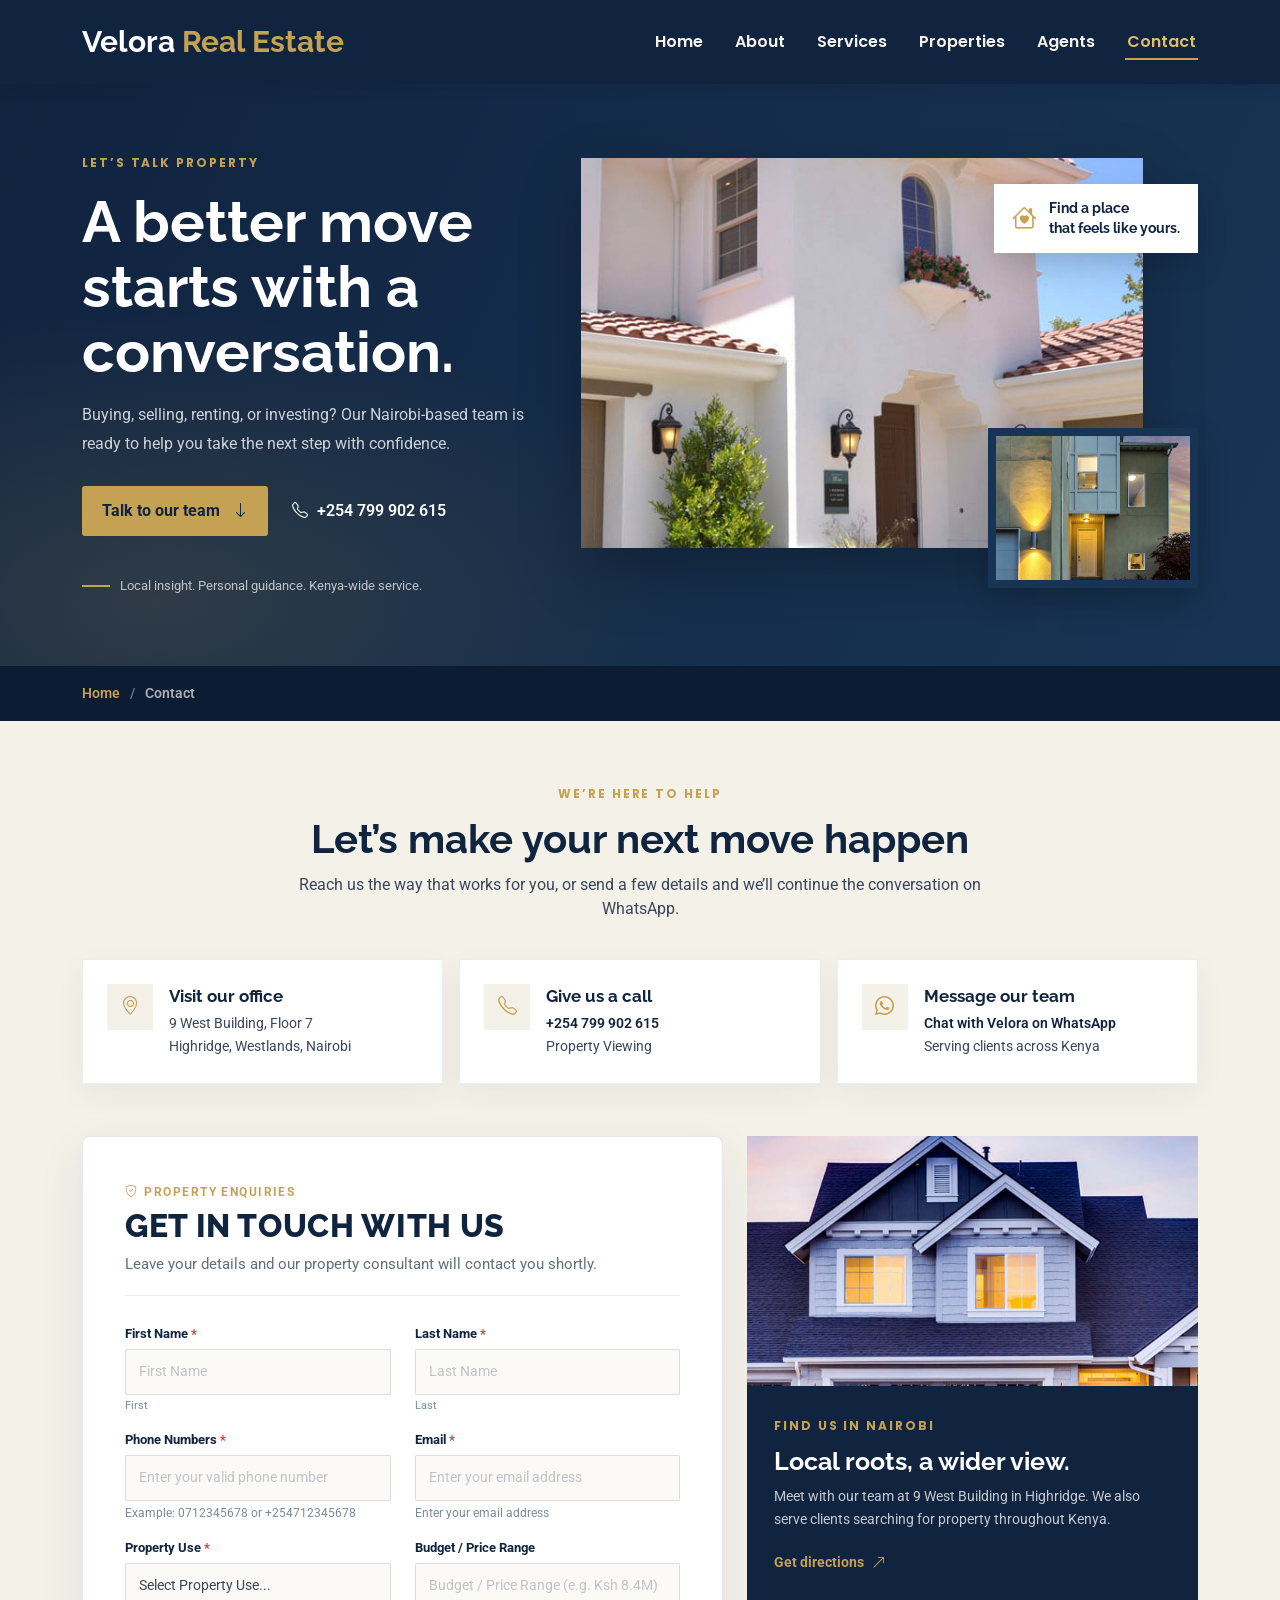
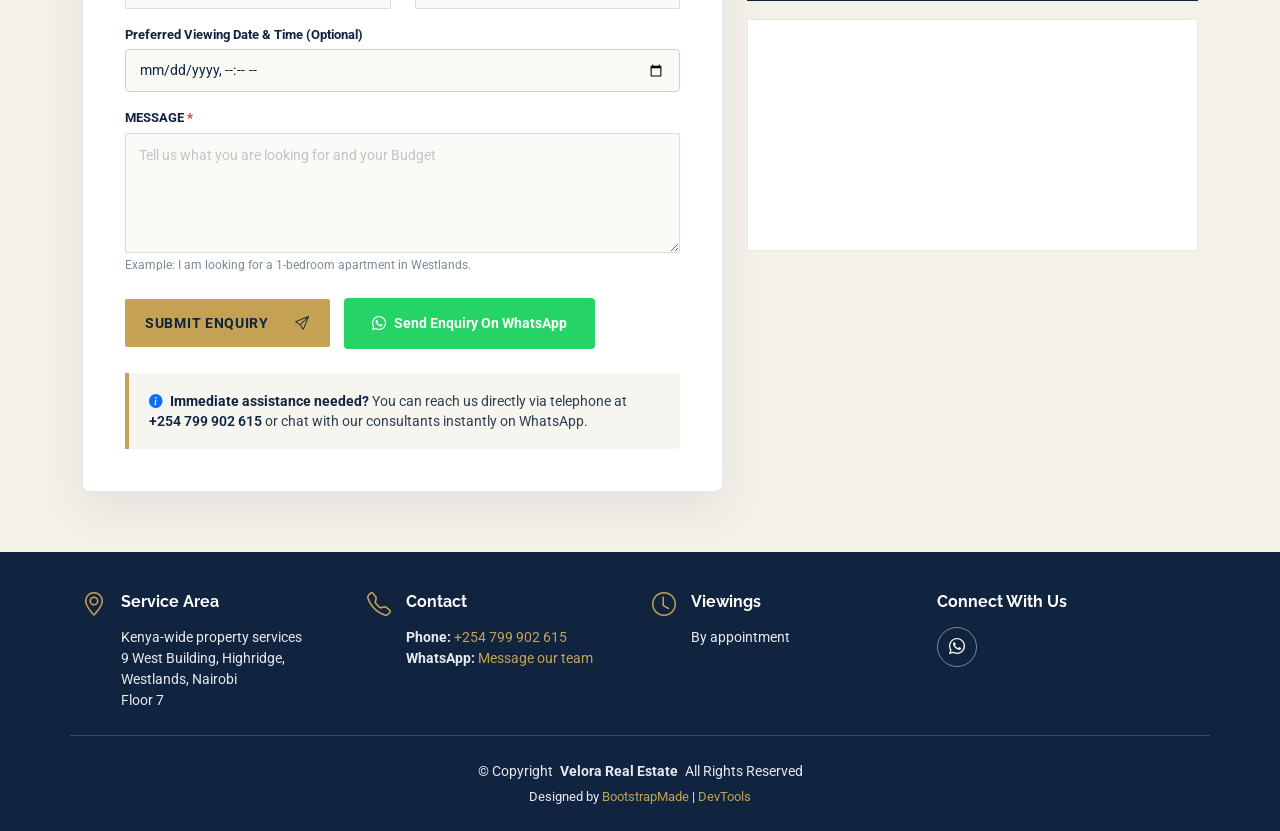
==== commit 43b13863: "Contact" ====
--- a/EstateAgency/contact.html
+++ b/EstateAgency/contact.html
@@ -124,7 +124,7 @@
               <span class="contact-channel-icon"><i class="bi bi-telephone" aria-hidden="true"></i></span>
               <div>
                 <h3>Give us a call</h3>
-                <p><a href="tel:+254799902615">+254 799 902 615</a><br>Viewings by appointment</p>
+                <p><a href="tel:+254799902615">+254 799 902 615</a><br>Property Viewing</p>
               </div>
             </article>
           </div>
--- a/EstateAgency/assets/css/main.css
+++ b/EstateAgency/assets/css/main.css
@@ -2633,7 +2633,7 @@
 # Suburbs Showcase Section (Properties Page)
 --------------------------------------------------------------*/
 .suburbs-section {
-  padding: 60px 0 40px;
+  padding: 60px 0 80px;
   background: #fbfaf7;
 }
 
